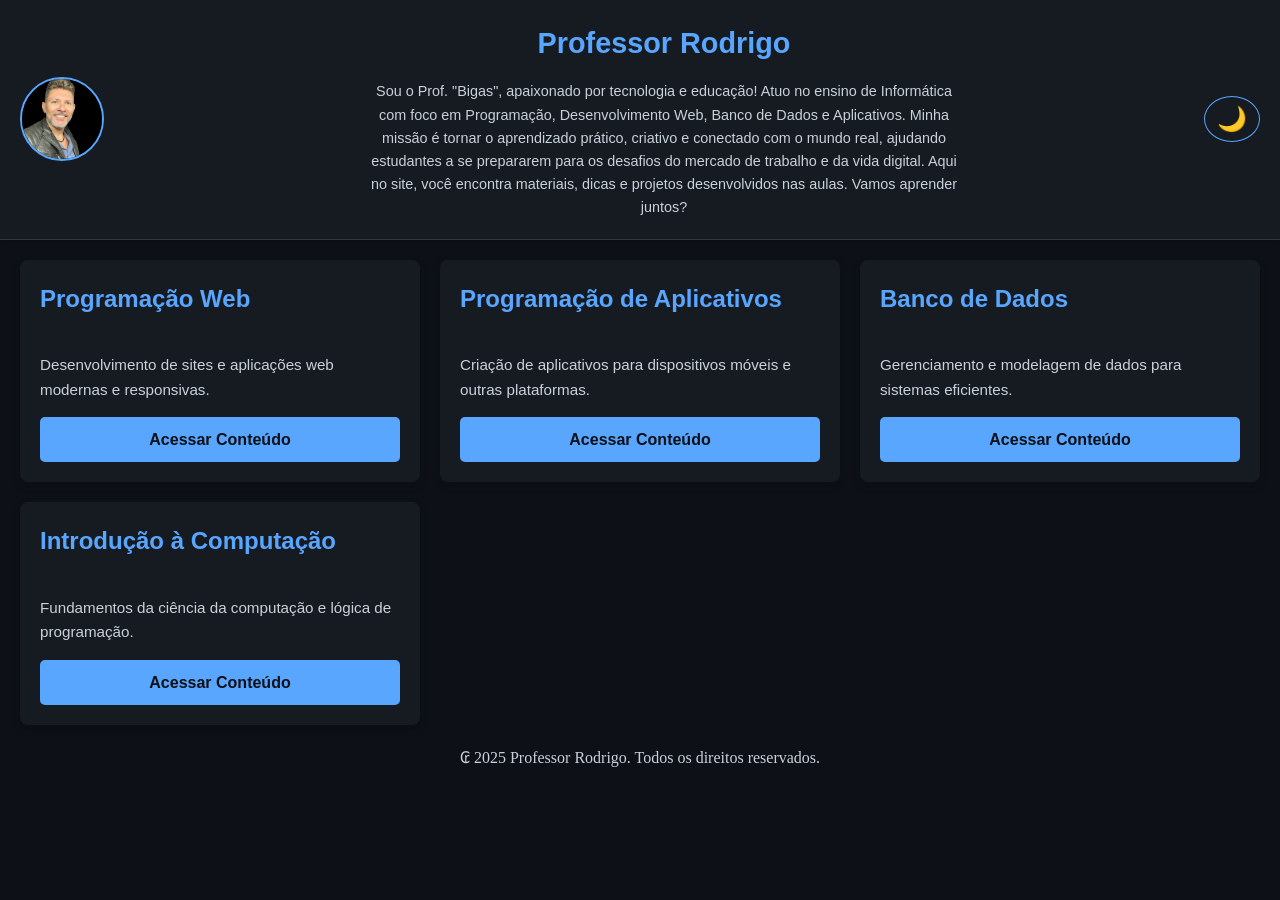
==== index.html @ 1a2dc7ce "Update index.html" ====
<html lang="pt-BR">
<head>
    <meta charset="UTF-8">
    <meta name="viewport" content="width=device-width, initial-scale=1.0">
    <title>Rodrigo - Bigas</title>
    <link rel="stylesheet" href="style.css">
</head>
<body class="dark-mode">
    <header>
        <div class="profile-section">
            <img src="eu.jpeg" alt="Foto do Professor" class="profile-pic">
            <div class="bio">
                <h1>Professor Rodrigo</h1>
                <p>Sou o Prof. "Bigas", apaixonado por tecnologia e educação! Atuo no ensino de Informática com foco em Programação, Desenvolvimento Web, Banco de Dados e Aplicativos. Minha missão é tornar o aprendizado prático, criativo e conectado com o mundo real, ajudando estudantes a se prepararem para os desafios do mercado de trabalho e da vida digital. Aqui no site, você encontra materiais, dicas e projetos desenvolvidos nas aulas. Vamos aprender juntos?</p>
            </div>
        </div>
        <div class="header-controls">
            <button id="theme-toggle" aria-label="Alternar tema">🌙</button>
        </div>
    </header>

    <div class="main-container">
        <main class="content-area">
            <div class="subject-cards-grid">
                <div class="card" data-title="Programação Web" data-keywords="HTML, CSS, JavaScript, Frontend, Backend, HTTP, API, WebDev">
                    <h2>Programação Web</h2>
                    <p>Desenvolvimento de sites e aplicações web modernas e responsivas.</p>
                    <a href="https://drive.google.com/drive/folders/1RmsDP-jxFK0FlkgyAFfwlvXBsXgXrNu_?usp=sharing" target="_blank" target="_blank" class="btn-link">Acessar Conteúdo</a>
                </div>

                <div class="card" data-title="Programação de Aplicativos" data-keywords="Mobile, Android, iOS, Java, Kotlin, Swift, UI, UX, AppDev">
                    <h2>Programação de Aplicativos</h2>
                    <p>Criação de aplicativos para dispositivos móveis e outras plataformas.</p>
                    <a href="https://drive.google.com/drive/folders/1JGc11_KVPUVrOfPBK4iXUugBQiHHVcqA?usp=sharing" target="_blank" target="_blank" class="btn-link">Acessar Conteúdo</a>
                </div>

                <div class="card" data-title="Banco de Dados" data-keywords="SQL, NoSQL, Modelagem, Normalização, Consultas, MySQL, PostgreSQL, Dados">
                    <h2>Banco de Dados</h2>
                    <p>Gerenciamento e modelagem de dados para sistemas eficientes.</p>
                    <a href="https://drive.google.com/drive/folders/1xnUTy7bv6K6CzLzIg_XcjyAm0J4xtL_t?usp=sharing" target="_blank" target="_blank" class="btn-link">Acessar Conteúdo</a>
                </div>

                <div class="card" data-title="Introdução à Computação" data-keywords="Algoritmos, Lógica, Hardware, Software, Sistemas Operacionais, Redes, Fundamentos">
                    <h2>Introdução à Computação</h2>
                    <p>Fundamentos da ciência da computação e lógica de programação.</p>
                    <a href="https://drive.google.com/drive/folders/1JIAR1KCPNomti8YCBHmd4OhYsVX5xOTn?usp=sharing" target="_blank" class="btn-link">Acessar Conteúdo</a>
                </div>
            </div>
        </main>
    </div>
    <footer>
         <p style="text-align: center; margin: auto 0; font-weight:500; font-family:'Times New Roman', Times, serif;">₢ 2025 Professor Rodrigo. Todos os direitos reservados.</p>
    </footer>

    <script src="script.js"></script>
</body>
</html>
---- style.css ----
:root {
    --font-family: 'Arial', sans-serif;
    
    /* Dark Mode (Default) - Updated Colors */
    --bg-color-dark: #0D1117; /* Very dark, almost black, slightly blue-ish */
    --card-bg-color-dark: #161B22; /* Dark gray, slightly blue-ish */
    --text-color-dark: #C9D1D9; /* Light gray for text */
    --primary-color-dark: #58A6FF; /* Bright blue for accents */
    --secondary-color-dark: #A371F7; /* Purple for secondary accents */
    --border-color-dark: #30363D; /* Medium gray for borders */
    --header-bg-dark: #161B22; /* Same as card background */

    /* Light Mode */
    --bg-color-light: #f0f2f5;
    --card-bg-color-light: #ffffff;
    --text-color-light: #333333;
    --primary-color-light: #4a90e2;
    --secondary-color-light: #d0021b;
    --border-color-light: #d1d1d1;
    --header-bg-light: #ffffff;

    /* Universal variables (can be overridden by theme) */
    --bg-color: var(--bg-color-dark);
    --card-bg-color: var(--card-bg-color-dark);
    --text-color: var(--text-color-dark);
    --primary-color: var(--primary-color-dark);
    --secondary-color: var(--secondary-color-dark);
    --border-color: var(--border-color-dark);
    --header-bg: var(--header-bg-dark);
    --shadow-color: rgba(0,0,0,0.2);
}

body {
    font-family: var(--font-family);
    margin: 0;
    background-color: var(--bg-color);
    color: var(--text-color);
    transition: background-color 0.3s ease, color 0.3s ease;
    line-height: 1.6;
}

body.light-mode {
    --bg-color: var(--bg-color-light);
    --card-bg-color: var(--card-bg-color-light);
    --text-color: var(--text-color-light);
    --primary-color: var(--primary-color-light);
    --secondary-color: var(--secondary-color-light);
    --border-color: var(--border-color-light);
    --header-bg: var(--header-bg-light);
    --shadow-color: rgba(0,0,0,0.1);
}

header {
    background-color: var(--header-bg);
    padding: 20px;
    display: flex;
    justify-content: space-between;
    align-items: center;
    border-bottom: 1px solid var(--border-color);
    transition: background-color 0.3s ease, border-bottom-color 0.3s ease;
    box-shadow: 0 2px 4px var(--shadow-color);
}

.profile-section {
    display: flex;
    align-items: center;
    flex-grow: 1; /* Allow profile section to take available space */
}

.profile-pic {
    width: 80px;
    height: 80px;
    border-radius: 50%;
    object-fit: cover;
    margin-right: 20px;
    border: 2px solid var(--primary-color);
}

.bio {
    text-align: center; /* Center align the text within the bio */
    flex-grow: 1; /* Allow bio to take available space next to pic */
}

.bio h1 {
    margin-top: 0;
    margin-bottom: 5px;
    color: var(--primary-color);
    font-size: 1.8em;
}

.bio p {
    margin-bottom: 0;
    font-size: 0.9em;
    max-width: 600px;
    margin-left: auto; /* For centering block if max-width is hit */
    margin-right: auto; /* For centering block if max-width is hit */
}

.header-controls {
    display: flex;
    align-items: center;
    justify-content: flex-end; /* Align toggle to the right */
    flex-shrink: 0; /* Prevent shrinking if bio text is very long */
}

#theme-toggle {
    background: none;
    border: 1px solid var(--primary-color);
    color: var(--primary-color);
    font-size: 1.5em;
    cursor: pointer;
    padding: 8px 12px;
    border-radius: 50%;
    transition: background-color 0.3s, color 0.3s, transform 0.2s;
}

#theme-toggle:hover {
    background-color: var(--primary-color);
    color: var(--bg-color); /* Use bg-color for hover text to ensure contrast with primary */
    transform: scale(1.1);
}

.main-container {
    padding: 20px;
}

.content-area {
    flex-grow: 1;
}

.subject-cards-grid {
    display: grid;
    grid-template-columns: repeat(3, 1fr); /* Changed to 3 columns */
    gap: 20px;
}

.card {
    background-color: var(--card-bg-color);
    padding: 20px;
    border-radius: 8px;
    box-shadow: 0 4px 8px var(--shadow-color);
    transition: transform 0.3s ease, box-shadow 0.3s ease, background-color 0.3s ease;
    display: flex;
    flex-direction: column;
    justify-content: space-between;
}

.card:hover {
    transform: translateY(-5px) scale(1.03);
    box-shadow: 0 8px 16px var(--shadow-color);
}

.card h2 {
    margin-top: 0;
    color: var(--primary-color);
    font-size: 1.5em;
}

.card p {
    font-size: 0.95em;
    flex-grow: 1;
    margin-bottom: 15px;
}

.btn-link {
    display: inline-block;
    background-color: var(--primary-color);
    color: var(--bg-color); /* Text color that contrasts well with primary_color */
    padding: 10px 15px;
    text-decoration: none;
    border-radius: 5px;
    text-align: center;
    font-weight: bold;
    transition: background-color 0.3s ease, transform 0.2s ease;
}

body.light-mode .btn-link {
    color: var(--card-bg-color-light); /* Ensure good contrast in light mode */
}
body.dark-mode .btn-link {
    color: #0D1117; /* Text color for buttons in dark mode, ensuring contrast with bright blue */
}

.btn-link:hover {
    background-color: var(--secondary-color);
    transform: scale(1.05);
}

/* Responsive Design */
@media (max-width: 1024px) {
    .subject-cards-grid {
        grid-template-columns: repeat(auto-fit, minmax(280px, 1fr)); /* Revert to auto-fit for smaller screens */
    }
}

@media (max-width: 768px) {
    header {
        flex-direction: column;
        align-items: center; /* Center items when stacked */
        gap: 15px; /* Add gap between stacked items */
    }

    .profile-section {
        flex-direction: column; /* Stack pic and bio */
        align-items: center; /* Center pic and bio */
        width: 100%; /* Take full width to center content */
        text-align: center; /* Ensure text inside is centered */
    }

    .profile-pic {
        margin-right: 0; /* Remove right margin */
        margin-bottom: 15px; /* Add bottom margin when stacked */
    }
    
    .bio {
        /* text-align: center; inherited from .profile-section or can be explicit */
        width: 100%; /* Ensure bio takes width for centering its content */
    }

    .bio h1 {
        font-size: 1.5em;
    }
    .bio p {
        font-size: 0.85em;
        max-width: 90%; /* Allow p to use more width and center nicely */
        /* margin-left/right: auto; will work due to max-width */
    }

    .header-controls {
        width: 100%;
        justify-content: center; /* Center toggle button */
    }
    
    #theme-toggle {
        /* position: absolute; top: 20px; right: 20px; removed */
        font-size: 1.3em; /* Keep existing responsive size */
    }

    .subject-cards-grid {
        grid-template-columns: 1fr; /* Single column */
    }
}

@media (max-width: 480px) {
    .bio h1 {
        font-size: 1.3em;
    }
     .bio p {
        font-size: 0.8em;
    }
    .card h2 {
        font-size: 1.3em;
    }
    .card p {
        font-size: 0.9em;
    }
    .btn-link {
        padding: 8px 12px;
        font-size: 0.9em;
    }
    #theme-toggle {
        padding: 6px 10px;
        font-size: 1.2em;
    }
}
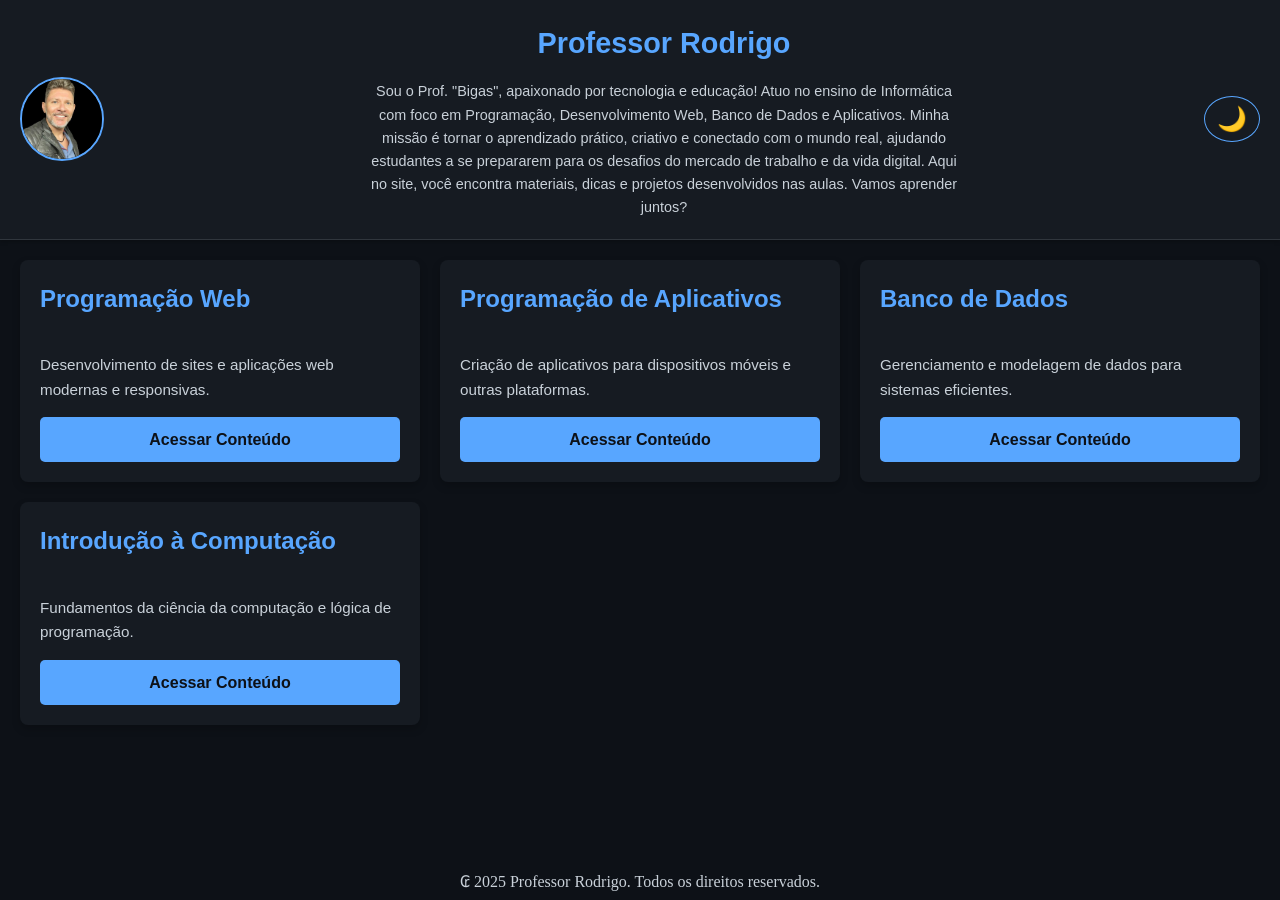
==== commit 81271d05: "Update index.html" ====
--- a/index.html
+++ b/index.html
@@ -48,9 +48,11 @@
             </div>
         </main>
     </div>
-    <footer>
-         <p style="text-align: center; margin: auto 0; font-weight:500; font-family:'Times New Roman', Times, serif;">₢ 2025 Professor Rodrigo. Todos os direitos reservados.</p>
-    </footer>
+    <footer style="position: fixed; bottom: 5px; width: 100%; text-align: center;">
+    <p style="margin: 0; font-weight: 500; font-family: 'Times New Roman', Times, serif;">
+        ₢ 2025 Professor Rodrigo. Todos os direitos reservados.
+    </p>
+</footer>
 
     <script src="script.js"></script>
 </body>
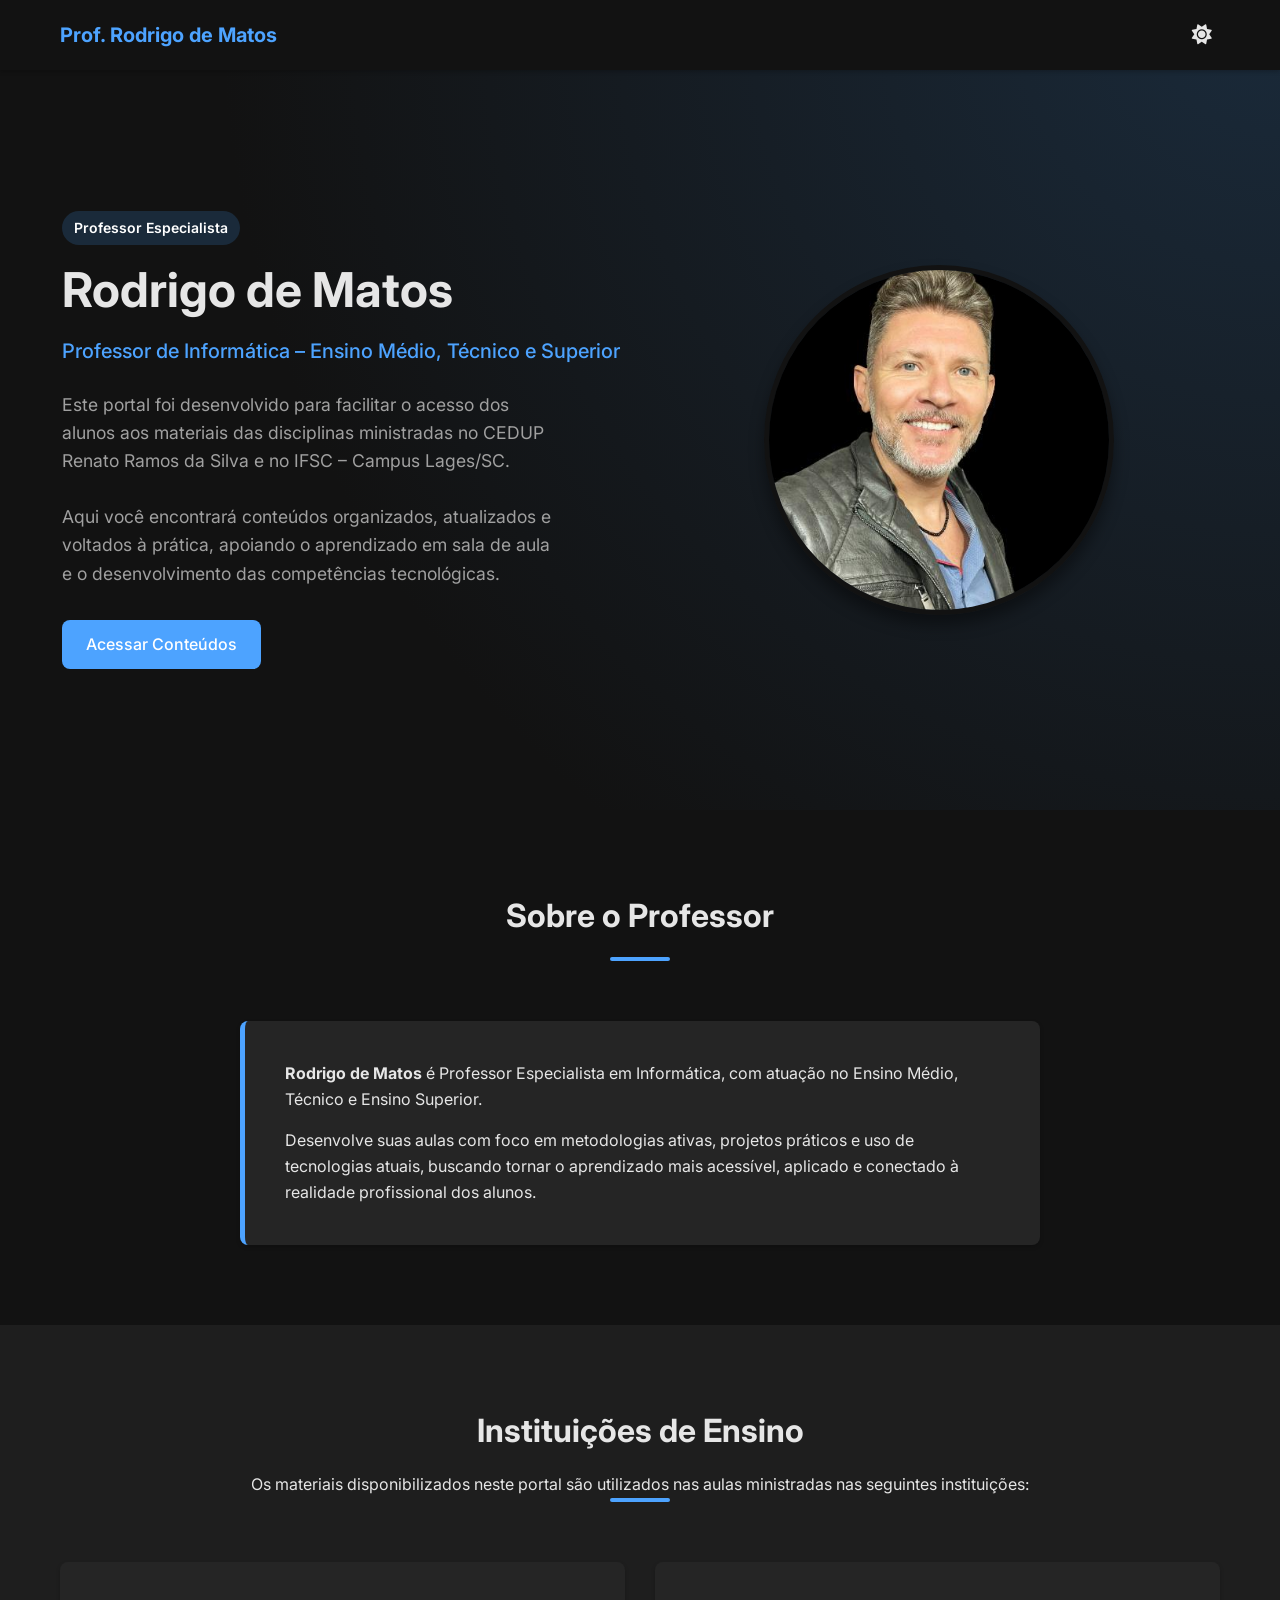
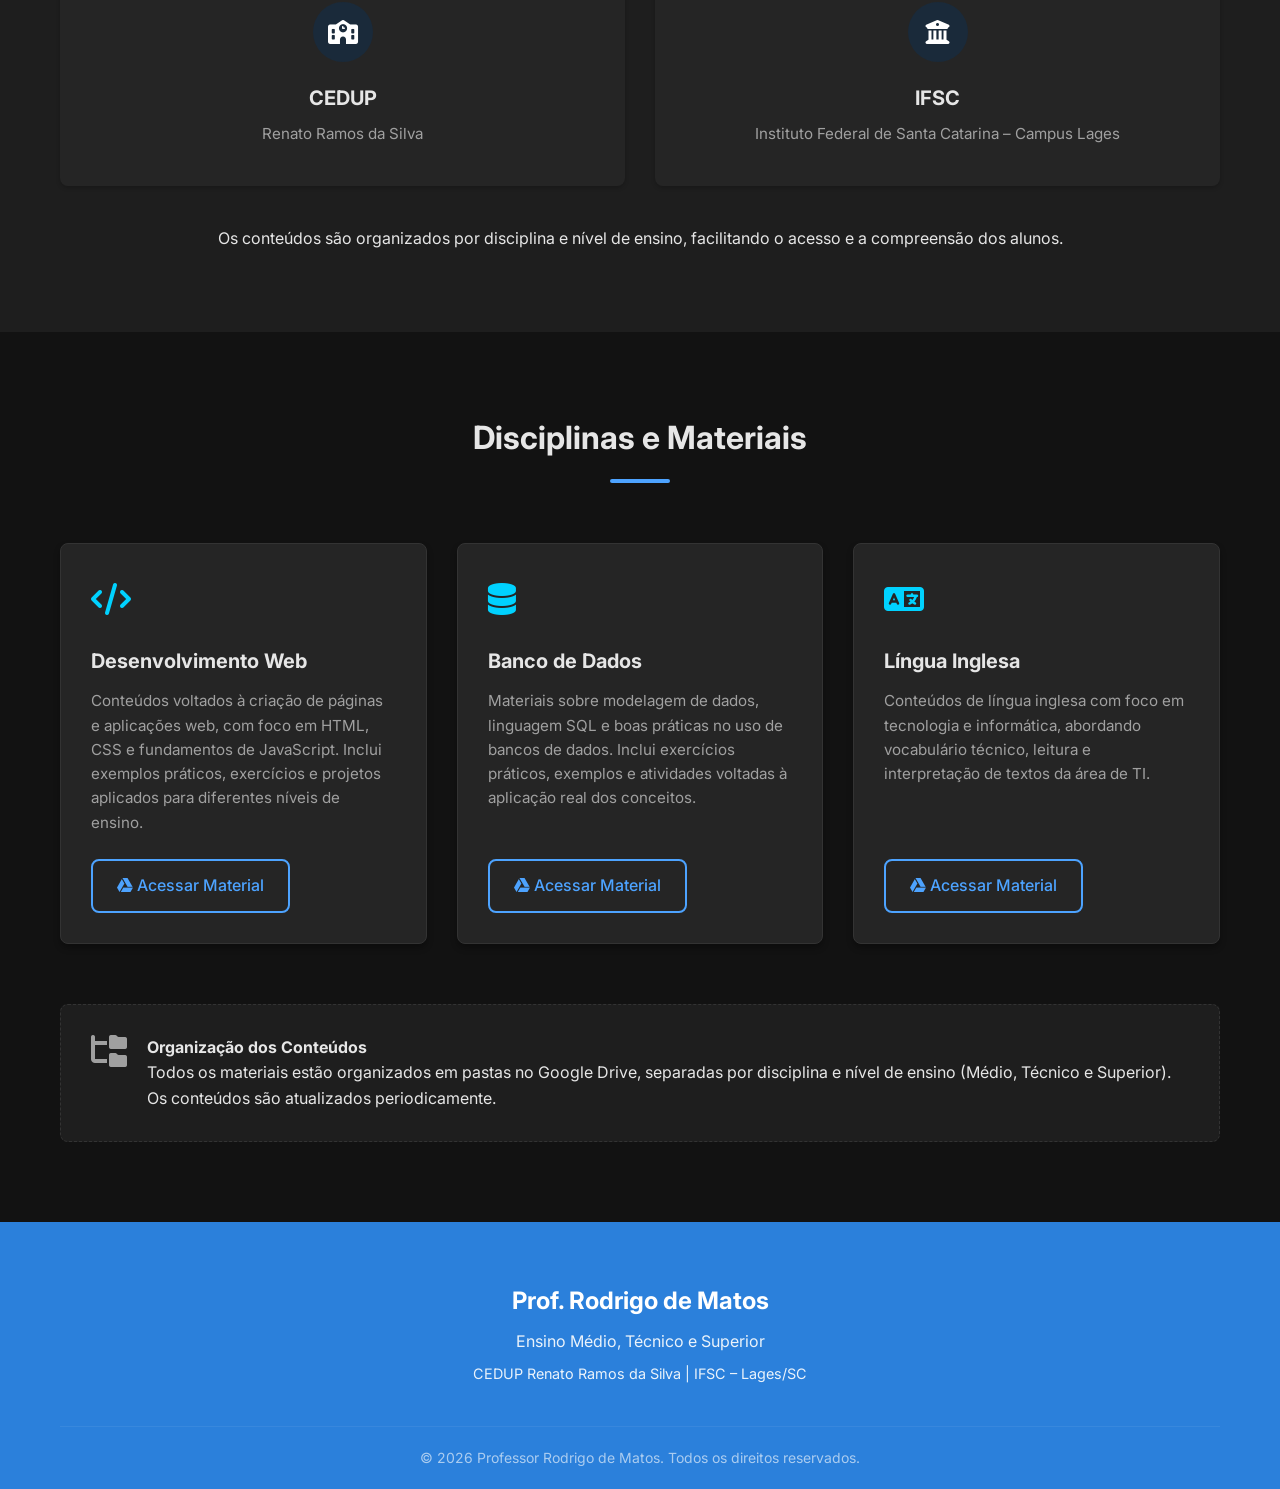
==== commit eaf8d4d3: "Add files via upload" ====
--- a/index.html
+++ b/index.html
@@ -1,59 +1,194 @@
+<!DOCTYPE html>
 <html lang="pt-BR">
+
 <head>
     <meta charset="UTF-8">
     <meta name="viewport" content="width=device-width, initial-scale=1.0">
-    <title>Rodrigo - Bigas</title>
+    <meta name="description"
+        content="Portal educacional do Professor Especialista Rodrigo de Matos. Conteúdos de Informática para Ensino Médio, Técnico e Superior.">
+    <title>Professor Rodrigo de Matos | Portal Educacional</title>
+
+    <!-- Google Fonts -->
+    <link rel="preconnect" href="https://fonts.googleapis.com">
+    <link rel="preconnect" href="https://fonts.gstatic.com" crossorigin>
+    <link href="https://fonts.googleapis.com/css2?family=Inter:wght@400;500;600;700&display=swap" rel="stylesheet">
+
+    <!-- Font Awesome -->
+    <link rel="stylesheet" href="https://cdnjs.cloudflare.com/ajax/libs/font-awesome/6.4.0/css/all.min.css">
+
+    <!-- CSS -->
     <link rel="stylesheet" href="style.css">
 </head>
-<body class="dark-mode">
-    <header>
-        <div class="profile-section">
-            <img src="eu.jpeg" alt="Foto do Professor" class="profile-pic">
-            <div class="bio">
-                <h1>Professor Rodrigo</h1>
-                <p>Sou o Prof. "Bigas", apaixonado por tecnologia e educação! Atuo no ensino de Informática com foco em Programação, Desenvolvimento Web, Banco de Dados e Aplicativos. Minha missão é tornar o aprendizado prático, criativo e conectado com o mundo real, ajudando estudantes a se prepararem para os desafios do mercado de trabalho e da vida digital. Aqui no site, você encontra materiais, dicas e projetos desenvolvidos nas aulas. Vamos aprender juntos?</p>
+
+<body data-theme="dark">
+    <header class="header">
+        <nav class="nav container">
+            <a href="#" class="logo">Prof. Rodrigo de Matos</a>
+            <div class="nav-controls">
+                <button id="theme-toggle" class="theme-btn" aria-label="Alternar modo escuro">
+                    <i class="fa-solid fa-moon"></i>
+                </button>
+            </div>
+        </nav>
+    </header>
+
+    <main>
+        <!-- Hero Section -->
+        <section class="hero" id="inicio">
+            <div class="container hero-container">
+                <div class="hero-content fade-in">
+                    <span class="badge">Professor Especialista</span>
+                    <h1>Rodrigo de Matos</h1>
+                    <p class="subtitle">Professor de Informática – Ensino Médio, Técnico e Superior</p>
+                    <p class="description">
+                        Este portal foi desenvolvido para facilitar o acesso dos alunos aos materiais das disciplinas
+                        ministradas no CEDUP Renato Ramos da Silva e no IFSC – Campus Lages/SC.
+                        <br><br>
+                        Aqui você encontrará conteúdos organizados, atualizados e voltados à prática, apoiando o
+                        aprendizado em sala de aula e o desenvolvimento das competências tecnológicas.
+                    </p>
+                    <a href="#disciplinas" class="btn btn-primary">Acessar Conteúdos</a>
+                </div>
+                <div class="hero-image fade-in delay-1">
+                    <div class="image-wrapper">
+                        <img src="eu.png" alt="Professor Rodrigo de Matos" class="profile-img">
+                    </div>
+                </div>
+            </div>
+        </section>
+
+        <!-- Sobre o Professor -->
+        <section class="about section" id="sobre">
+            <div class="container">
+                <div class="section-header fade-in">
+                    <h2>Sobre o Professor</h2>
+                    <div class="divider"></div>
+                </div>
+                <div class="about-content fade-in">
+                    <div class="about-card">
+                        <p>
+                            <strong>Rodrigo de Matos</strong> é Professor Especialista em Informática, com atuação no
+                            Ensino Médio, Técnico e Ensino Superior.
+                        </p>
+                        <p>
+                            Desenvolve suas aulas com foco em metodologias ativas, projetos práticos e uso de
+                            tecnologias atuais, buscando tornar o aprendizado mais acessível, aplicado e conectado à
+                            realidade profissional dos alunos.
+                        </p>
+                    </div>
+                </div>
+            </div>
+        </section>
+
+        <!-- Instituições -->
+        <section class="institutions section alt-bg" id="instituicoes">
+            <div class="container">
+                <div class="section-header fade-in">
+                    <h2>Instituições de Ensino</h2>
+                    <p class="section-desc">Os materiais disponibilizados neste portal são utilizados nas aulas
+                        ministradas nas seguintes instituições:</p>
+                    <div class="divider"></div>
+                </div>
+                <div class="institutions-grid">
+                    <div class="institution-card fade-in">
+                        <div class="icon-box">
+                            <i class="fa-solid fa-school"></i>
+                        </div>
+                        <h3>CEDUP</h3>
+                        <p>Renato Ramos da Silva</p>
+                    </div>
+                    <div class="institution-card fade-in delay-1">
+                        <div class="icon-box">
+                            <i class="fa-solid fa-building-columns"></i>
+                        </div>
+                        <h3>IFSC</h3>
+                        <p>Instituto Federal de Santa Catarina – Campus Lages</p>
+                    </div>
+                </div>
+                <p class="text-center mt-2 fade-in">Os conteúdos são organizados por disciplina e nível de ensino,
+                    facilitando o acesso e a compreensão dos alunos.</p>
+            </div>
+        </section>
+
+        <!-- Disciplinas -->
+        <section class="disciplines section" id="disciplinas">
+            <div class="container">
+                <div class="section-header fade-in">
+                    <h2>Disciplinas e Materiais</h2>
+                    <div class="divider"></div>
+                </div>
+                <div class="disciplines-grid">
+                    <!-- Card 1 -->
+                    <div class="discipline-card fade-in">
+                        <div class="card-icon">
+                            <i class="fa-solid fa-code"></i>
+                        </div>
+                        <h3>Desenvolvimento Web</h3>
+                        <p>Conteúdos voltados à criação de páginas e aplicações web, com foco em HTML, CSS e fundamentos
+                            de JavaScript. Inclui exemplos práticos, exercícios e projetos aplicados para diferentes
+                            níveis de ensino.</p>
+                        <a href="#" class="btn btn-outline" target="_blank">
+                            <i class="fa-brands fa-google-drive"></i> Acessar Material
+                        </a>
+                    </div>
+
+                    <!-- Card 2 -->
+                    <div class="discipline-card fade-in delay-1">
+                        <div class="card-icon">
+                            <i class="fa-solid fa-database"></i>
+                        </div>
+                        <h3>Banco de Dados</h3>
+                        <p>Materiais sobre modelagem de dados, linguagem SQL e boas práticas no uso de bancos de dados.
+                            Inclui exercícios práticos, exemplos e atividades voltadas à aplicação real dos conceitos.
+                        </p>
+                        <a href="#" class="btn btn-outline" target="_blank">
+                            <i class="fa-brands fa-google-drive"></i> Acessar Material
+                        </a>
+                    </div>
+
+                    <!-- Card 3 -->
+                    <div class="discipline-card fade-in delay-2">
+                        <div class="card-icon">
+                            <i class="fa-solid fa-language"></i>
+                        </div>
+                        <h3>Língua Inglesa</h3>
+                        <p>Conteúdos de língua inglesa com foco em tecnologia e informática, abordando vocabulário
+                            técnico, leitura e interpretação de textos da área de TI.</p>
+                        <a href="#" class="btn btn-outline" target="_blank">
+                            <i class="fa-brands fa-google-drive"></i> Acessar Material
+                        </a>
+                    </div>
+                </div>
+
+                <div class="drive-info fade-in mt-4">
+                    <div class="info-box">
+                        <i class="fa-solid fa-folder-tree"></i>
+                        <div>
+                            <h4>Organização dos Conteúdos</h4>
+                            <p>Todos os materiais estão organizados em pastas no Google Drive, separadas por disciplina
+                                e nível de ensino (Médio, Técnico e Superior). Os conteúdos são atualizados
+                                periodicamente.</p>
+                        </div>
+                    </div>
+                </div>
+            </div>
+        </section>
+    </main>
+
+    <footer class="footer">
+        <div class="container footer-content">
+            <div class="footer-info">
+                <h3>Prof. Rodrigo de Matos</h3>
+                <p>Ensino Médio, Técnico e Superior</p>
+                <p class="institutions-text">CEDUP Renato Ramos da Silva | IFSC – Lages/SC</p>
+            </div>
+            <div class="footer-copyright">
+                <p>&copy; <span id="year"></span> Professor Rodrigo de Matos. Todos os direitos reservados.</p>
             </div>
         </div>
-        <div class="header-controls">
-            <button id="theme-toggle" aria-label="Alternar tema">🌙</button>
-        </div>
-    </header>
-
-    <div class="main-container">
-        <main class="content-area">
-            <div class="subject-cards-grid">
-                <div class="card" data-title="Programação Web" data-keywords="HTML, CSS, JavaScript, Frontend, Backend, HTTP, API, WebDev">
-                    <h2>Programação Web</h2>
-                    <p>Desenvolvimento de sites e aplicações web modernas e responsivas.</p>
-                    <a href="https://drive.google.com/drive/folders/1RmsDP-jxFK0FlkgyAFfwlvXBsXgXrNu_?usp=sharing" target="_blank" target="_blank" class="btn-link">Acessar Conteúdo</a>
-                </div>
-
-                <div class="card" data-title="Programação de Aplicativos" data-keywords="Mobile, Android, iOS, Java, Kotlin, Swift, UI, UX, AppDev">
-                    <h2>Programação de Aplicativos</h2>
-                    <p>Criação de aplicativos para dispositivos móveis e outras plataformas.</p>
-                    <a href="https://drive.google.com/drive/folders/1JGc11_KVPUVrOfPBK4iXUugBQiHHVcqA?usp=sharing" target="_blank" target="_blank" class="btn-link">Acessar Conteúdo</a>
-                </div>
-
-                <div class="card" data-title="Banco de Dados" data-keywords="SQL, NoSQL, Modelagem, Normalização, Consultas, MySQL, PostgreSQL, Dados">
-                    <h2>Banco de Dados</h2>
-                    <p>Gerenciamento e modelagem de dados para sistemas eficientes.</p>
-                    <a href="https://drive.google.com/drive/folders/1xnUTy7bv6K6CzLzIg_XcjyAm0J4xtL_t?usp=sharing" target="_blank" target="_blank" class="btn-link">Acessar Conteúdo</a>
-                </div>
-
-                <div class="card" data-title="Introdução à Computação" data-keywords="Algoritmos, Lógica, Hardware, Software, Sistemas Operacionais, Redes, Fundamentos">
-                    <h2>Introdução à Computação</h2>
-                    <p>Fundamentos da ciência da computação e lógica de programação.</p>
-                    <a href="https://drive.google.com/drive/folders/1JIAR1KCPNomti8YCBHmd4OhYsVX5xOTn?usp=sharing" target="_blank" class="btn-link">Acessar Conteúdo</a>
-                </div>
-            </div>
-        </main>
-    </div>
-    <footer style="position: fixed; bottom: 5px; width: 100%; text-align: center;">
-    <p style="margin: 0; font-weight: 500; font-family: 'Times New Roman', Times, serif;">
-        ₢ 2025 Professor Rodrigo. Todos os direitos reservados.
-    </p>
-</footer>
+    </footer>
 
     <script src="script.js"></script>
 </body>
-</html>
+
+</html>
--- a/style.css
+++ b/style.css
@@ -1,265 +1,460 @@
 :root {
-    --font-family: 'Arial', sans-serif;
-    
-    /* Dark Mode (Default) - Updated Colors */
-    --bg-color-dark: #0D1117; /* Very dark, almost black, slightly blue-ish */
-    --card-bg-color-dark: #161B22; /* Dark gray, slightly blue-ish */
-    --text-color-dark: #C9D1D9; /* Light gray for text */
-    --primary-color-dark: #58A6FF; /* Bright blue for accents */
-    --secondary-color-dark: #A371F7; /* Purple for secondary accents */
-    --border-color-dark: #30363D; /* Medium gray for borders */
-    --header-bg-dark: #161B22; /* Same as card background */
-
-    /* Light Mode */
-    --bg-color-light: #f0f2f5;
-    --card-bg-color-light: #ffffff;
-    --text-color-light: #333333;
-    --primary-color-light: #4a90e2;
-    --secondary-color-light: #d0021b;
-    --border-color-light: #d1d1d1;
-    --header-bg-light: #ffffff;
-
-    /* Universal variables (can be overridden by theme) */
-    --bg-color: var(--bg-color-dark);
-    --card-bg-color: var(--card-bg-color-dark);
-    --text-color: var(--text-color-dark);
-    --primary-color: var(--primary-color-dark);
-    --secondary-color: var(--secondary-color-dark);
-    --border-color: var(--border-color-dark);
-    --header-bg: var(--header-bg-dark);
-    --shadow-color: rgba(0,0,0,0.2);
+    /* Colors */
+    --primary-color: #0056b3; /* Institutional Blue */
+    --primary-dark: #004494;
+    --primary-light: #e6f0fa;
+    --accent-color: #00a8cc; /* Lighter blue for accents */
+    --text-color: #333333;
+    --text-light: #666666;
+    --bg-color: #ffffff;
+    --bg-alt: #f8f9fa;
+    --card-bg: #ffffff;
+    --border-color: #e1e4e8;
+    --shadow-sm: 0 2px 4px rgba(0, 0, 0, 0.05);
+    --shadow-md: 0 4px 6px rgba(0, 0, 0, 0.1);
+    --shadow-lg: 0 10px 15px rgba(0, 0, 0, 0.1);
+    
+    /* Layout */
+    --container-width: 1200px;
+    --header-height: 70px;
+    --border-radius: 8px;
+    --transition: all 0.3s ease;
+}
+
+[data-theme="dark"] {
+    --primary-color: #4da3ff;
+    --primary-dark: #2b80db;
+    --primary-light: #1a2a3a;
+    --accent-color: #00d2ff;
+    --text-color: #e6e6e6;
+    --text-light: #a0a0a0;
+    --bg-color: #121212;
+    --bg-alt: #1e1e1e;
+    --card-bg: #252525;
+    --border-color: #333333;
+    --shadow-sm: 0 2px 4px rgba(0, 0, 0, 0.2);
+    --shadow-md: 0 4px 6px rgba(0, 0, 0, 0.3);
+    --shadow-lg: 0 10px 15px rgba(0, 0, 0, 0.4);
+}
+
+* {
+    margin: 0;
+    padding: 0;
+    box-sizing: border-box;
+}
+
+html {
+    scroll-behavior: smooth;
 }
 
 body {
-    font-family: var(--font-family);
-    margin: 0;
+    font-family: 'Inter', sans-serif;
+    color: var(--text-color);
     background-color: var(--bg-color);
+    line-height: 1.6;
+    transition: background-color 0.3s ease, color 0.3s ease;
+}
+
+/* Utilities */
+.container {
+    max-width: var(--container-width);
+    margin: 0 auto;
+    padding: 0 20px;
+}
+
+.text-center { text-align: center; }
+.mt-2 { margin-top: 1rem; }
+.mt-4 { margin-top: 2rem; }
+
+.btn {
+    display: inline-block;
+    padding: 12px 24px;
+    border-radius: var(--border-radius);
+    text-decoration: none;
+    font-weight: 500;
+    transition: var(--transition);
+    cursor: pointer;
+    border: none;
+    font-size: 1rem;
+}
+
+.btn-primary {
+    background-color: var(--primary-color);
+    color: white;
+}
+
+.btn-primary:hover {
+    background-color: var(--primary-dark);
+    transform: translateY(-2px);
+    box-shadow: var(--shadow-md);
+}
+
+.btn-outline {
+    background-color: transparent;
+    border: 2px solid var(--primary-color);
+    color: var(--primary-color);
+}
+
+.btn-outline:hover {
+    background-color: var(--primary-color);
+    color: white;
+    transform: translateY(-2px);
+}
+
+/* Header */
+.header {
+    height: var(--header-height);
+    background-color: var(--bg-color);
+    box-shadow: var(--shadow-sm);
+    position: fixed;
+    top: 0;
+    width: 100%;
+    z-index: 1000;
+    display: flex;
+    align-items: center;
+    transition: background-color 0.3s ease;
+}
+
+.nav {
+    display: flex;
+    justify-content: space-between;
+    align-items: center;
+    width: 100%;
+}
+
+.logo {
+    font-size: 1.25rem;
+    font-weight: 700;
+    color: var(--primary-color);
+    text-decoration: none;
+}
+
+.theme-btn {
+    background: none;
+    border: none;
     color: var(--text-color);
-    transition: background-color 0.3s ease, color 0.3s ease;
-    line-height: 1.6;
-}
-
-body.light-mode {
-    --bg-color: var(--bg-color-light);
-    --card-bg-color: var(--card-bg-color-light);
-    --text-color: var(--text-color-light);
-    --primary-color: var(--primary-color-light);
-    --secondary-color: var(--secondary-color-light);
-    --border-color: var(--border-color-light);
-    --header-bg: var(--header-bg-light);
-    --shadow-color: rgba(0,0,0,0.1);
-}
-
-header {
-    background-color: var(--header-bg);
-    padding: 20px;
-    display: flex;
-    justify-content: space-between;
-    align-items: center;
-    border-bottom: 1px solid var(--border-color);
-    transition: background-color 0.3s ease, border-bottom-color 0.3s ease;
-    box-shadow: 0 2px 4px var(--shadow-color);
-}
-
-.profile-section {
-    display: flex;
-    align-items: center;
-    flex-grow: 1; /* Allow profile section to take available space */
-}
-
-.profile-pic {
-    width: 80px;
-    height: 80px;
+    font-size: 1.25rem;
+    cursor: pointer;
+    padding: 8px;
     border-radius: 50%;
+    transition: var(--transition);
+}
+
+.theme-btn:hover {
+    background-color: var(--bg-alt);
+    transform: rotate(15deg);
+}
+
+/* Hero Section */
+.hero {
+    padding-top: calc(var(--header-height) + 60px);
+    padding-bottom: 60px;
+    min-height: 90vh;
+    display: flex;
+    align-items: center;
+    background: radial-gradient(circle at top right, var(--primary-light), transparent 70%);
+}
+
+.hero-container {
+    display: grid;
+    grid-template-columns: 1fr 1fr;
+    gap: 40px;
+    align-items: center;
+}
+
+.badge {
+    background-color: var(--primary-light);
+    color: var(--primary-color);
+    padding: 6px 12px;
+    border-radius: 20px;
+    font-size: 0.875rem;
+    font-weight: 600;
+    display: inline-block;
+    margin-bottom: 16px;
+}
+
+[data-theme="dark"] .badge {
+    color: white; /* Ensure visible on dark mode bg */
+}
+
+.hero h1 {
+    font-size: 3rem;
+    line-height: 1.2;
+    margin-bottom: 16px;
+    color: var(--text-color);
+}
+
+.hero .subtitle {
+    font-size: 1.25rem;
+    color: var(--primary-color);
+    font-weight: 500;
+    margin-bottom: 24px;
+}
+
+.hero .description {
+    color: var(--text-light);
+    margin-bottom: 32px;
+    font-size: 1.1rem;
+    max-width: 500px;
+}
+
+.image-wrapper {
+    position: relative;
+    width: 350px;
+    height: 350px;
+    margin: 0 auto;
+    border-radius: 50%;
+    overflow: hidden;
+    box-shadow: var(--shadow-lg);
+    border: 5px solid var(--bg-color);
+}
+
+.profile-img {
+    width: 100%;
+    height: 100%;
     object-fit: cover;
-    margin-right: 20px;
-    border: 2px solid var(--primary-color);
-}
-
-.bio {
-    text-align: center; /* Center align the text within the bio */
-    flex-grow: 1; /* Allow bio to take available space next to pic */
-}
-
-.bio h1 {
-    margin-top: 0;
-    margin-bottom: 5px;
+}
+
+/* Sections General */
+.section {
+    padding: 80px 0;
+}
+
+.alt-bg {
+    background-color: var(--bg-alt);
+}
+
+.section-header {
+    text-align: center;
+    margin-bottom: 60px;
+}
+
+.section-header h2 {
+    font-size: 2rem;
+    margin-bottom: 16px;
+}
+
+.divider {
+    height: 4px;
+    width: 60px;
+    background-color: var(--primary-color);
+    margin: 0 auto;
+    border-radius: 2px;
+}
+
+/* About Section */
+.about-card {
+    background-color: var(--card-bg);
+    padding: 40px;
+    border-radius: var(--border-radius);
+    box-shadow: var(--shadow-sm);
+    border-left: 5px solid var(--primary-color);
+    max-width: 800px;
+    margin: 0 auto;
+}
+
+.about-card p {
+    margin-bottom: 16px;
+}
+
+.about-card p:last-child {
+    margin-bottom: 0;
+}
+
+/* Institutions */
+.institutions-grid {
+    display: grid;
+    grid-template-columns: repeat(auto-fit, minmax(300px, 1fr));
+    gap: 30px;
+    margin-bottom: 40px;
+}
+
+.institution-card {
+    background-color: var(--card-bg);
+    padding: 40px 30px;
+    border-radius: var(--border-radius);
+    box-shadow: var(--shadow-sm);
+    text-align: center;
+    transition: var(--transition);
+}
+
+.institution-card:hover {
+    transform: translateY(-5px);
+    box-shadow: var(--shadow-lg);
+}
+
+.icon-box {
+    width: 60px;
+    height: 60px;
+    background-color: var(--primary-light);
     color: var(--primary-color);
-    font-size: 1.8em;
-}
-
-.bio p {
-    margin-bottom: 0;
-    font-size: 0.9em;
-    max-width: 600px;
-    margin-left: auto; /* For centering block if max-width is hit */
-    margin-right: auto; /* For centering block if max-width is hit */
-}
-
-.header-controls {
-    display: flex;
-    align-items: center;
-    justify-content: flex-end; /* Align toggle to the right */
-    flex-shrink: 0; /* Prevent shrinking if bio text is very long */
-}
-
-#theme-toggle {
-    background: none;
-    border: 1px solid var(--primary-color);
-    color: var(--primary-color);
-    font-size: 1.5em;
-    cursor: pointer;
-    padding: 8px 12px;
     border-radius: 50%;
-    transition: background-color 0.3s, color 0.3s, transform 0.2s;
-}
-
-#theme-toggle:hover {
-    background-color: var(--primary-color);
-    color: var(--bg-color); /* Use bg-color for hover text to ensure contrast with primary */
-    transform: scale(1.1);
-}
-
-.main-container {
-    padding: 20px;
-}
-
-.content-area {
+    display: flex;
+    align-items: center;
+    justify-content: center;
+    font-size: 1.5rem;
+    margin: 0 auto 20px;
+}
+
+[data-theme="dark"] .icon-box {
+    color: white; 
+}
+
+
+.institution-card h3 {
+    font-size: 1.25rem;
+    margin-bottom: 8px;
+}
+
+.institution-card p {
+    color: var(--text-light);
+    font-size: 0.95rem;
+}
+
+/* Disciplines */
+.disciplines-grid {
+    display: grid;
+    grid-template-columns: repeat(auto-fit, minmax(300px, 1fr));
+    gap: 30px;
+}
+
+.discipline-card {
+    background-color: var(--card-bg);
+    padding: 30px;
+    border-radius: var(--border-radius);
+    box-shadow: var(--shadow-md);
+    transition: var(--transition);
+    display: flex;
+    flex-direction: column;
+    align-items: flex-start;
+    border: 1px solid var(--border-color);
+}
+
+.discipline-card:hover {
+    transform: translateY(-8px);
+    box-shadow: var(--shadow-lg);
+    border-color: var(--primary-color);
+}
+
+.card-icon {
+    font-size: 2rem;
+    color: var(--accent-color);
+    margin-bottom: 20px;
+}
+
+.discipline-card h3 {
+    margin-bottom: 12px;
+    font-size: 1.25rem;
+}
+
+.discipline-card p {
+    color: var(--text-light);
+    font-size: 0.95rem;
+    margin-bottom: 24px;
     flex-grow: 1;
 }
 
-.subject-cards-grid {
-    display: grid;
-    grid-template-columns: repeat(3, 1fr); /* Changed to 3 columns */
+.drive-info {
+    margin-top: 60px;
+    background-color: var(--bg-alt);
+    padding: 30px;
+    border-radius: var(--border-radius);
+    border: 1px dashed var(--border-color);
+}
+
+.info-box {
+    display: flex;
     gap: 20px;
-}
-
-.card {
-    background-color: var(--card-bg-color);
-    padding: 20px;
-    border-radius: 8px;
-    box-shadow: 0 4px 8px var(--shadow-color);
-    transition: transform 0.3s ease, box-shadow 0.3s ease, background-color 0.3s ease;
+    align-items: flex-start;
+}
+
+.info-box i {
+    font-size: 2rem;
+    color: var(--text-light);
+}
+
+/* Footer */
+.footer {
+    background-color: var(--primary-dark);
+    color: white;
+    padding: 60px 0 20px;
+}
+
+.footer-content {
     display: flex;
     flex-direction: column;
-    justify-content: space-between;
-}
-
-.card:hover {
-    transform: translateY(-5px) scale(1.03);
-    box-shadow: 0 8px 16px var(--shadow-color);
-}
-
-.card h2 {
-    margin-top: 0;
-    color: var(--primary-color);
-    font-size: 1.5em;
-}
-
-.card p {
-    font-size: 0.95em;
-    flex-grow: 1;
-    margin-bottom: 15px;
-}
-
-.btn-link {
-    display: inline-block;
-    background-color: var(--primary-color);
-    color: var(--bg-color); /* Text color that contrasts well with primary_color */
-    padding: 10px 15px;
-    text-decoration: none;
-    border-radius: 5px;
+    align-items: center;
     text-align: center;
-    font-weight: bold;
-    transition: background-color 0.3s ease, transform 0.2s ease;
-}
-
-body.light-mode .btn-link {
-    color: var(--card-bg-color-light); /* Ensure good contrast in light mode */
-}
-body.dark-mode .btn-link {
-    color: #0D1117; /* Text color for buttons in dark mode, ensuring contrast with bright blue */
-}
-
-.btn-link:hover {
-    background-color: var(--secondary-color);
-    transform: scale(1.05);
-}
-
-/* Responsive Design */
-@media (max-width: 1024px) {
-    .subject-cards-grid {
-        grid-template-columns: repeat(auto-fit, minmax(280px, 1fr)); /* Revert to auto-fit for smaller screens */
+    gap: 40px;
+}
+
+.footer-info h3 {
+    font-size: 1.5rem;
+    margin-bottom: 8px;
+}
+
+.footer-info p {
+    opacity: 0.9;
+}
+
+.institutions-text {
+    font-size: 0.9rem;
+    margin-top: 8px;
+    opacity: 0.7;
+}
+
+.footer-copyright {
+    border-top: 1px solid rgba(255,255,255,0.1);
+    width: 100%;
+    padding-top: 20px;
+    font-size: 0.875rem;
+    opacity: 0.6;
+}
+
+/* Animations */
+.fade-in {
+    opacity: 0;
+    transform: translateY(20px);
+    transition: opacity 0.6s ease, transform 0.6s ease;
+}
+
+.fade-in.visible {
+    opacity: 1;
+    transform: translateY(0);
+}
+
+.delay-1 { transition-delay: 0.2s; }
+.delay-2 { transition-delay: 0.4s; }
+
+/* Responsive */
+@media (max-width: 992px) {
+    .hero h1 { font-size: 2.5rem; }
+}
+
+@media (max-width: 768px) {
+    .header { padding: 0 10px; }
+    
+    .hero-container {
+        grid-template-columns: 1fr;
+        text-align: center;
     }
-}
-
-@media (max-width: 768px) {
-    header {
-        flex-direction: column;
-        align-items: center; /* Center items when stacked */
-        gap: 15px; /* Add gap between stacked items */
+    
+    .hero-content {
+        order: 2;
     }
-
-    .profile-section {
-        flex-direction: column; /* Stack pic and bio */
-        align-items: center; /* Center pic and bio */
-        width: 100%; /* Take full width to center content */
-        text-align: center; /* Ensure text inside is centered */
+    
+    .hero-image {
+        order: 1;
+        margin-bottom: 20px;
     }
-
-    .profile-pic {
-        margin-right: 0; /* Remove right margin */
-        margin-bottom: 15px; /* Add bottom margin when stacked */
+    
+    .hero .description { margin: 0 auto 30px; }
+    
+    .image-wrapper {
+        width: 250px;
+        height: 250px;
     }
-    
-    .bio {
-        /* text-align: center; inherited from .profile-section or can be explicit */
-        width: 100%; /* Ensure bio takes width for centering its content */
-    }
-
-    .bio h1 {
-        font-size: 1.5em;
-    }
-    .bio p {
-        font-size: 0.85em;
-        max-width: 90%; /* Allow p to use more width and center nicely */
-        /* margin-left/right: auto; will work due to max-width */
-    }
-
-    .header-controls {
-        width: 100%;
-        justify-content: center; /* Center toggle button */
-    }
-    
-    #theme-toggle {
-        /* position: absolute; top: 20px; right: 20px; removed */
-        font-size: 1.3em; /* Keep existing responsive size */
-    }
-
-    .subject-cards-grid {
-        grid-template-columns: 1fr; /* Single column */
-    }
-}
-
-@media (max-width: 480px) {
-    .bio h1 {
-        font-size: 1.3em;
-    }
-     .bio p {
-        font-size: 0.8em;
-    }
-    .card h2 {
-        font-size: 1.3em;
-    }
-    .card p {
-        font-size: 0.9em;
-    }
-    .btn-link {
-        padding: 8px 12px;
-        font-size: 0.9em;
-    }
-    #theme-toggle {
-        padding: 6px 10px;
-        font-size: 1.2em;
-    }
-}
+
+    .hero h1 { font-size: 2rem; }
+    .hero .subtitle { font-size: 1.1rem; }
+}
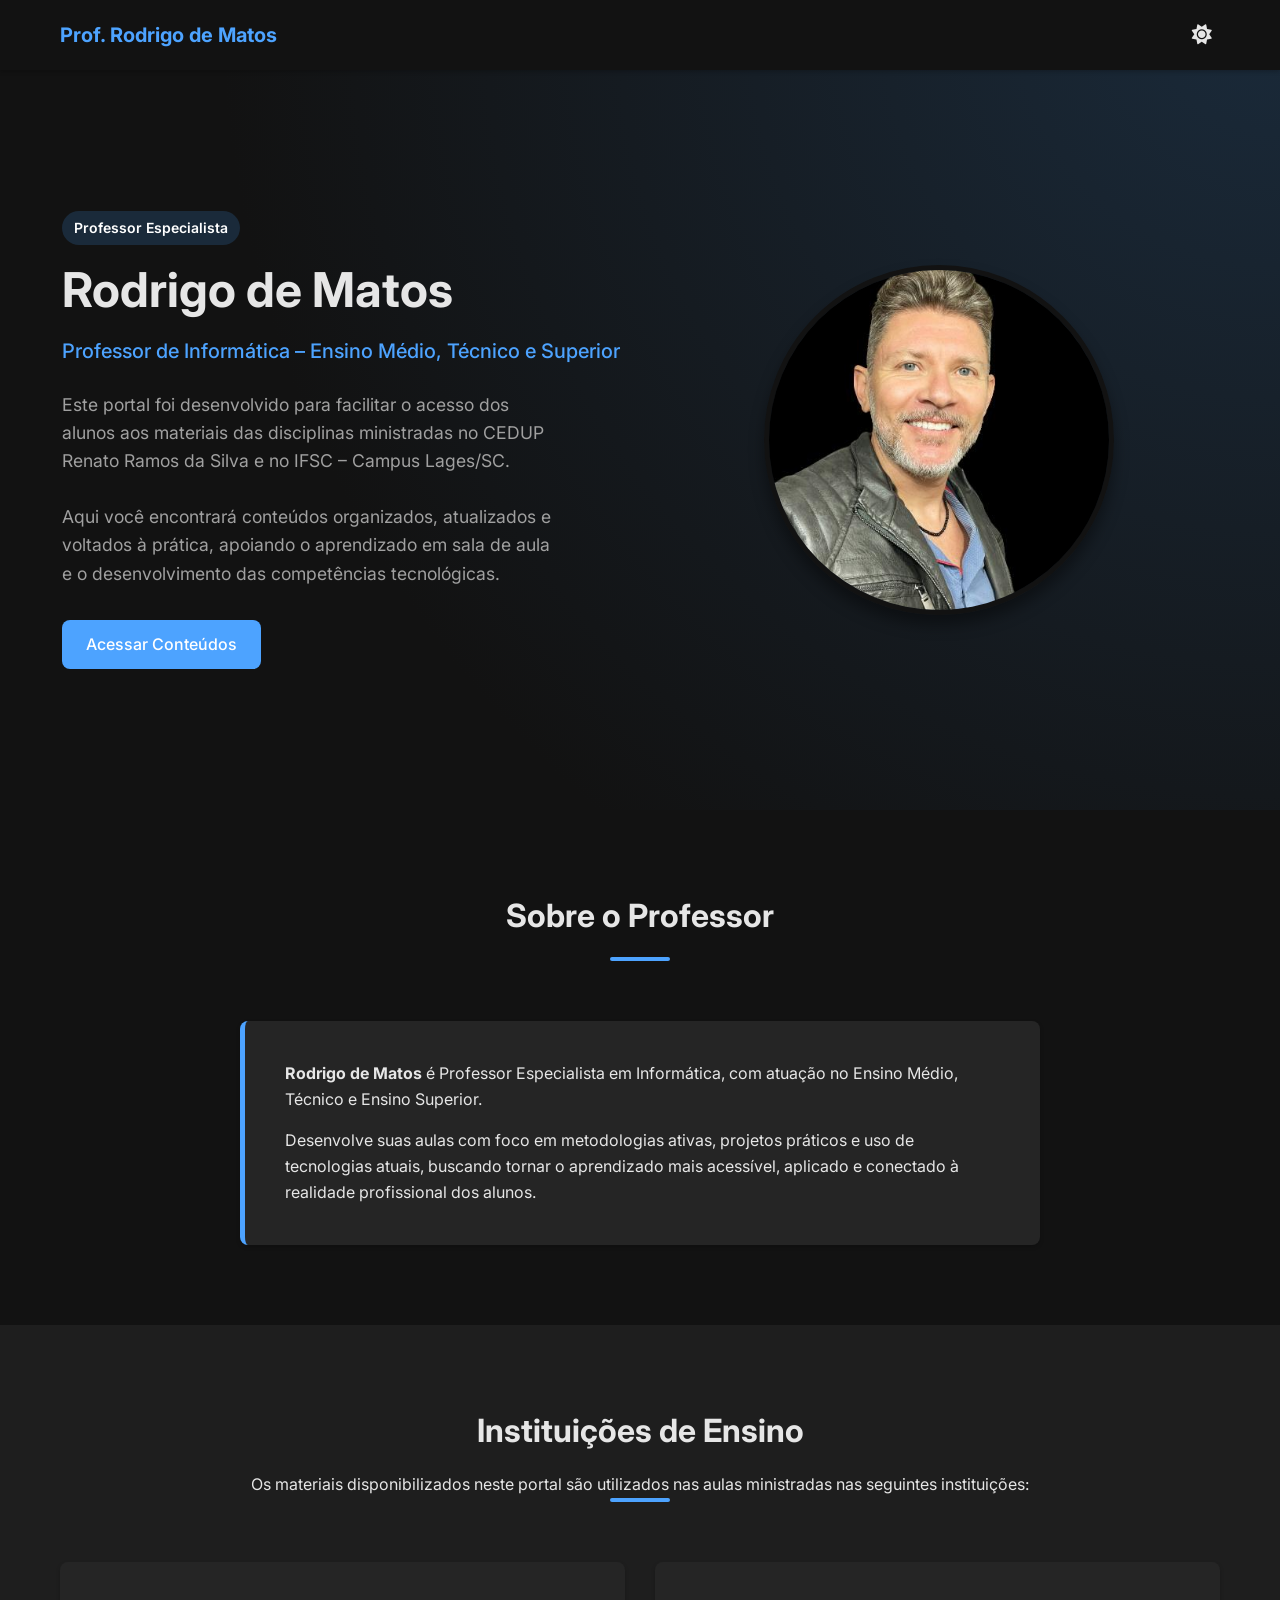
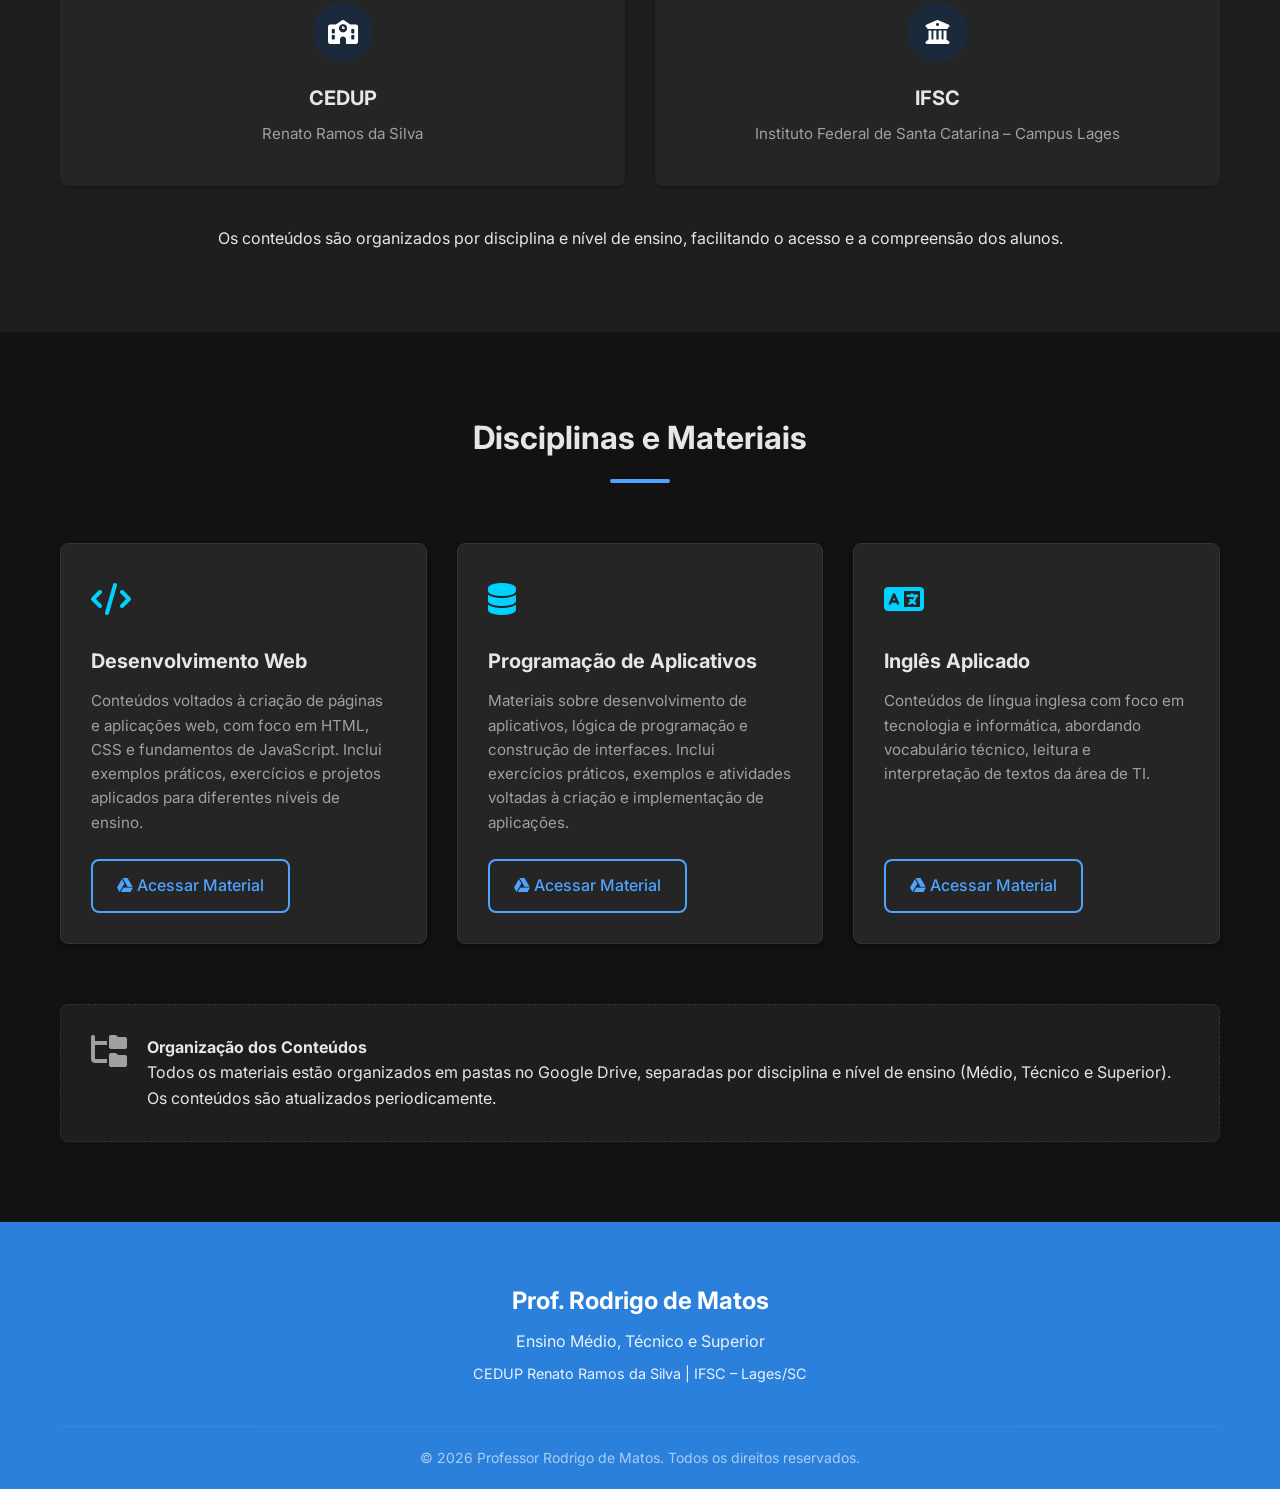
==== commit ff37cae6: "Revise index.html with new educational content Updated the content of the HTML file to include new s" ====
--- a/index.html
+++ b/index.html
@@ -127,7 +127,7 @@
                         <p>Conteúdos voltados à criação de páginas e aplicações web, com foco em HTML, CSS e fundamentos
                             de JavaScript. Inclui exemplos práticos, exercícios e projetos aplicados para diferentes
                             níveis de ensino.</p>
-                        <a href="#" class="btn btn-outline" target="_blank">
+                        <a href="https://drive.google.com/drive/folders/1RmsDP-jxFK0FlkgyAFfwlvXBsXgXrNu_?usp=drive_link" class="btn btn-outline" target="_blank">
                             <i class="fa-brands fa-google-drive"></i> Acessar Material
                         </a>
                     </div>
@@ -137,11 +137,12 @@
                         <div class="card-icon">
                             <i class="fa-solid fa-database"></i>
                         </div>
-                        <h3>Banco de Dados</h3>
-                        <p>Materiais sobre modelagem de dados, linguagem SQL e boas práticas no uso de bancos de dados.
-                            Inclui exercícios práticos, exemplos e atividades voltadas à aplicação real dos conceitos.
-                        </p>
-                        <a href="#" class="btn btn-outline" target="_blank">
+                        <h3>Programação de Aplicativos</h3>
+                            <p>
+                                Materiais sobre desenvolvimento de aplicativos, lógica de programação e construção de interfaces.
+                                Inclui exercícios práticos, exemplos e atividades voltadas à criação e implementação de aplicações.
+                            </p>
+                        <a href="https://drive.google.com/drive/folders/1JGc11_KVPUVrOfPBK4iXUugBQiHHVcqA?usp=sharing" class="btn btn-outline" target="_blank">
                             <i class="fa-brands fa-google-drive"></i> Acessar Material
                         </a>
                     </div>
@@ -151,10 +152,10 @@
                         <div class="card-icon">
                             <i class="fa-solid fa-language"></i>
                         </div>
-                        <h3>Língua Inglesa</h3>
+                        <h3>Inglês Aplicado</h3>
                         <p>Conteúdos de língua inglesa com foco em tecnologia e informática, abordando vocabulário
                             técnico, leitura e interpretação de textos da área de TI.</p>
-                        <a href="#" class="btn btn-outline" target="_blank">
+                        <a href="https://drive.google.com/drive/folders/1JFZHJCyNo-EdqG1KVYn52K3FMNe1ZgoQ?usp=sharing" class="btn btn-outline" target="_blank">
                             <i class="fa-brands fa-google-drive"></i> Acessar Material
                         </a>
                     </div>
@@ -191,4 +192,5 @@
     <script src="script.js"></script>
 </body>
 
-</html>+
+</html>
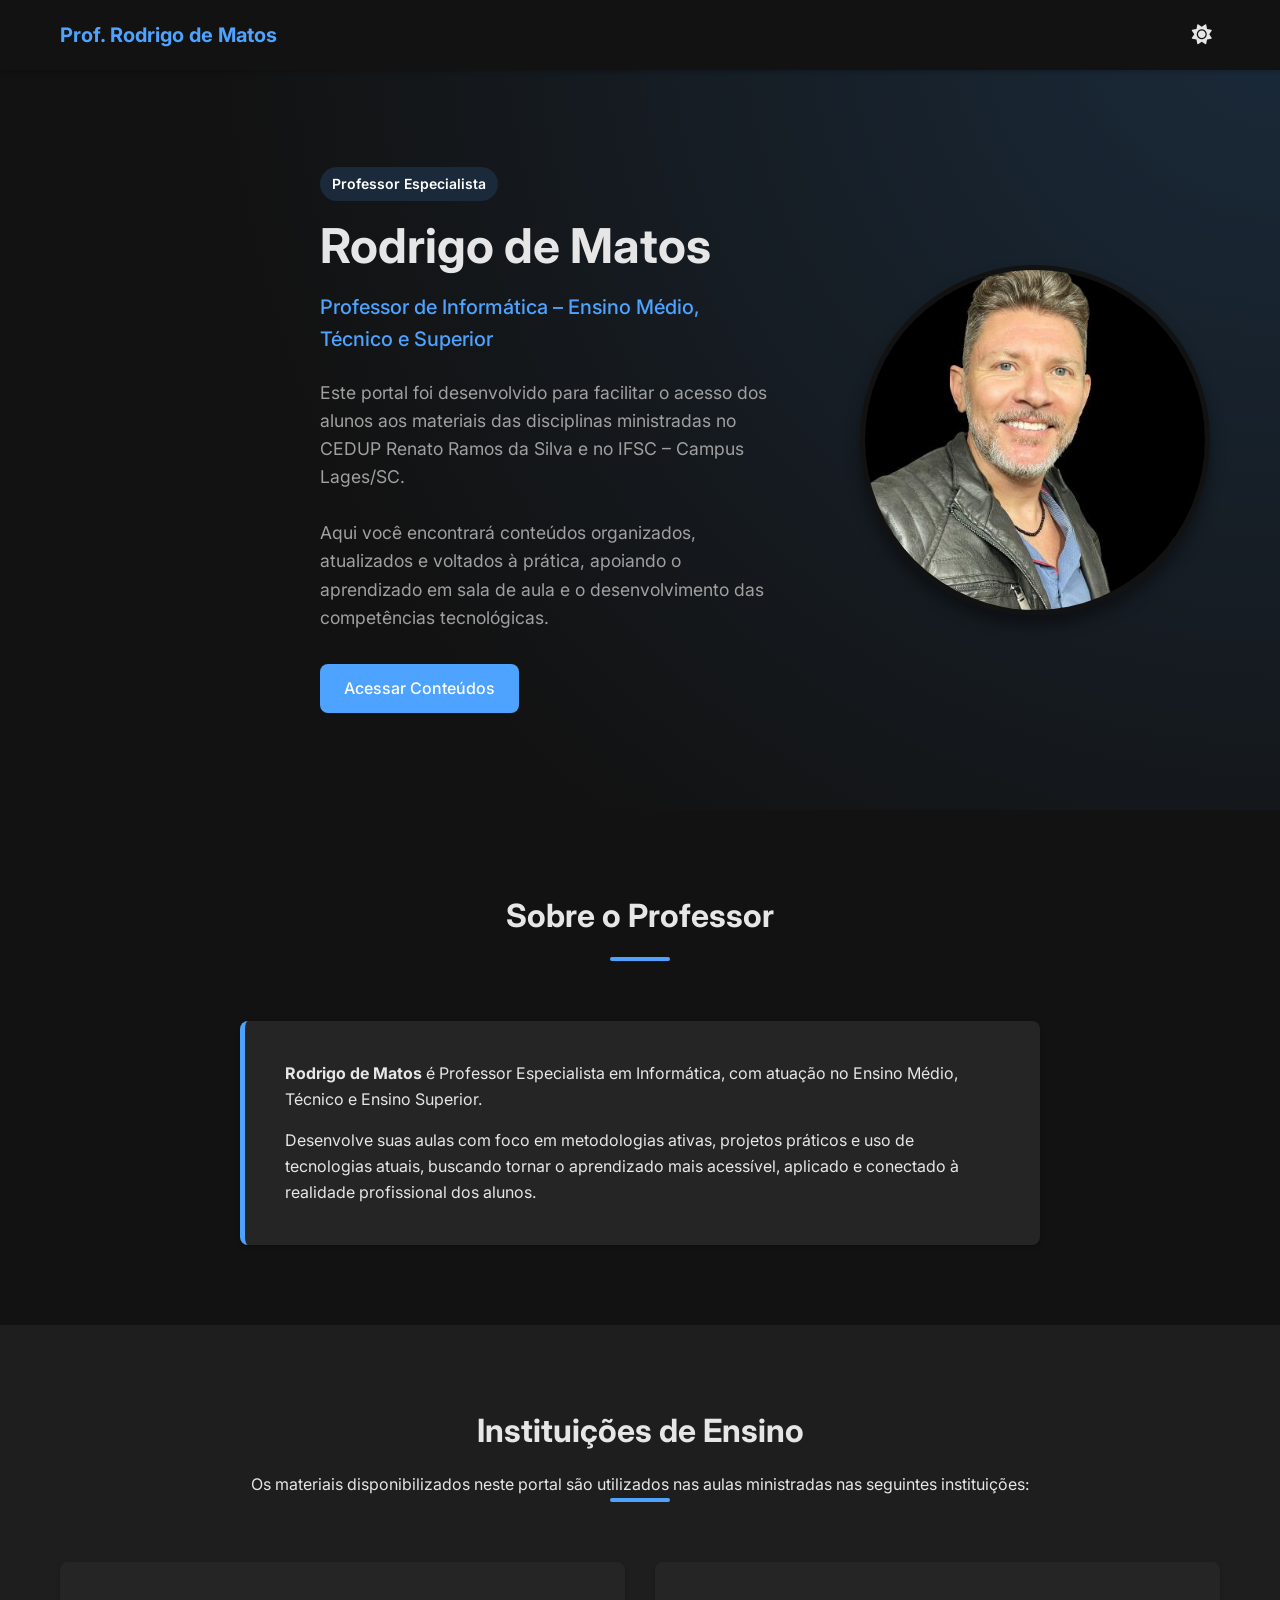
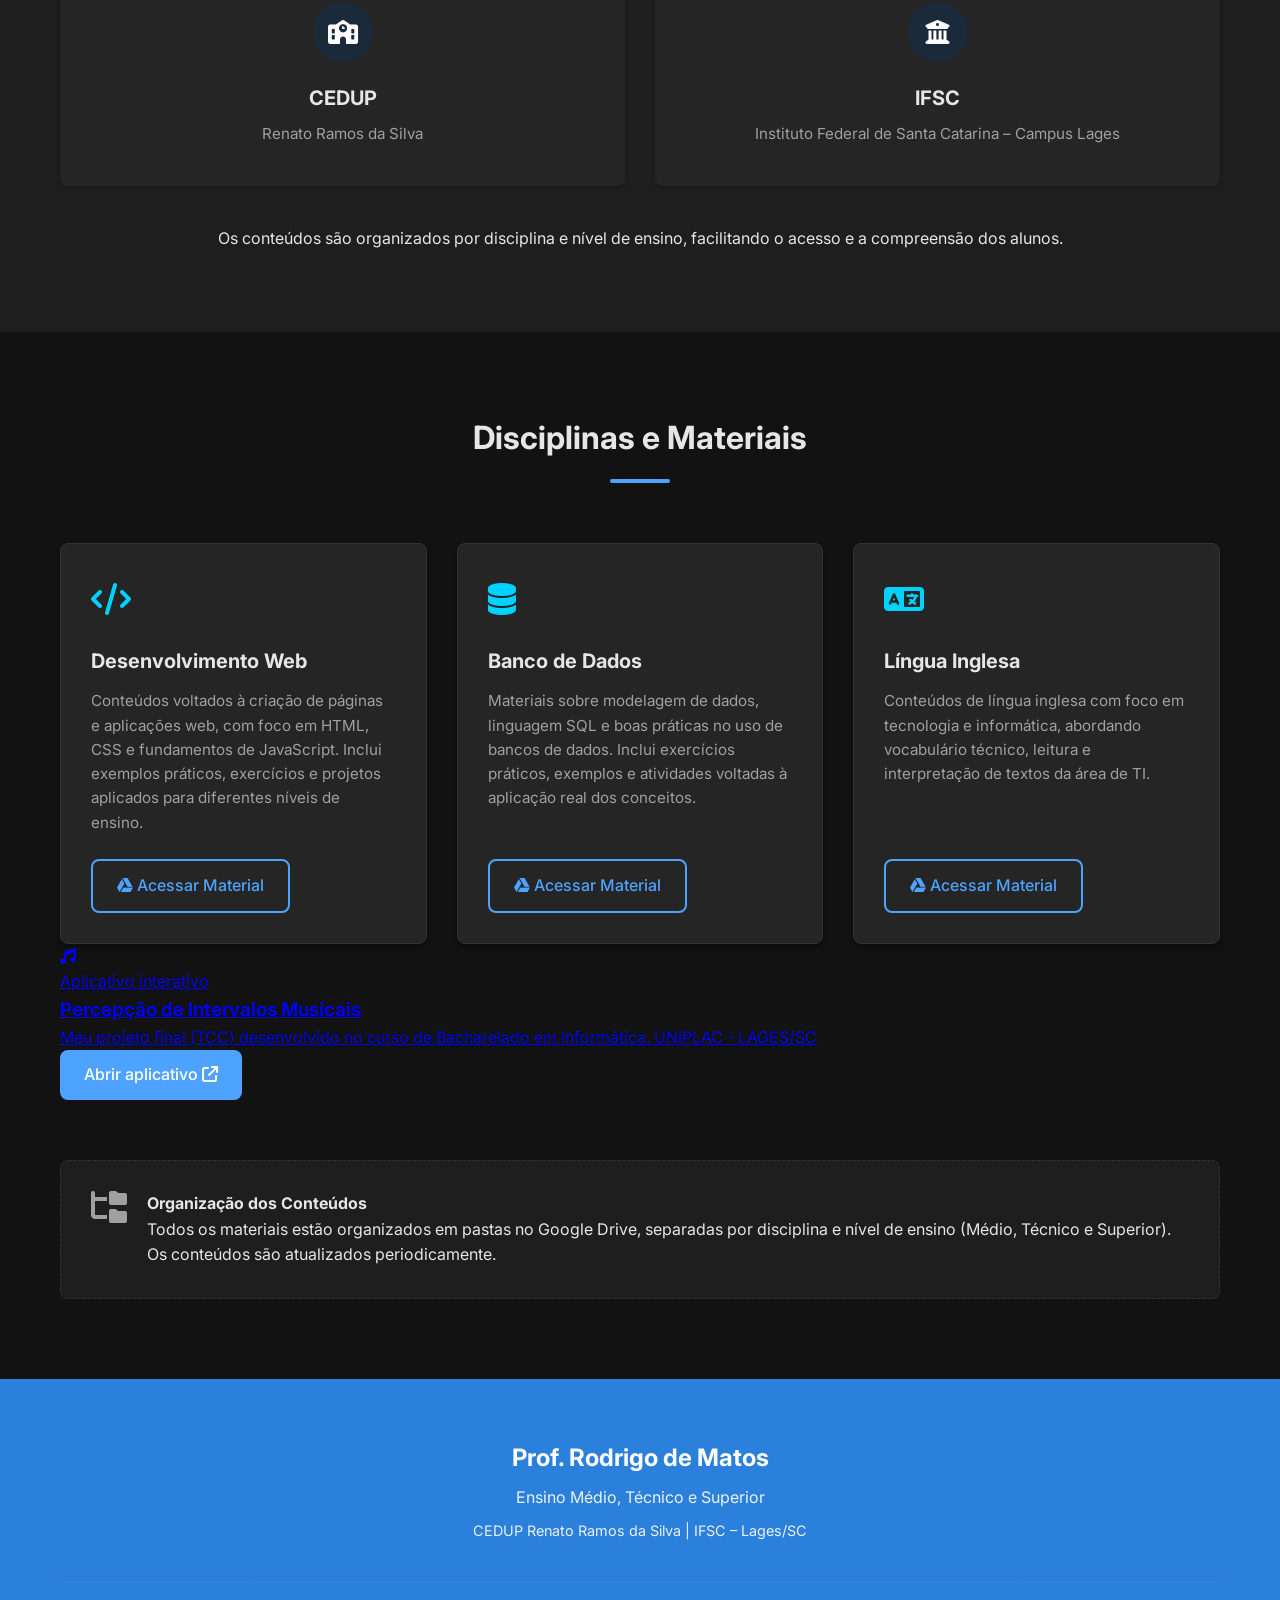
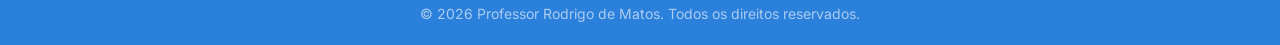
==== commit 1b9fb57a: "Update index.html" ====
--- a/index.html
+++ b/index.html
@@ -18,6 +18,7 @@
 
     <!-- CSS -->
     <link rel="stylesheet" href="style.css">
+    <link rel="stylesheet" href="hero-animation.css">
 </head>
 
 <body data-theme="dark">
@@ -35,6 +36,12 @@
     <main>
         <!-- Hero Section -->
         <section class="hero" id="inicio">
+            <!-- Fundo animado (decorativo) -->
+            <div class="hero-fx" aria-hidden="true">
+                <div class="hero-aurora"></div>
+                <canvas id="hero-canvas"></canvas>
+                <div class="hero-scrim"></div>
+            </div>
             <div class="container hero-container">
                 <div class="hero-content fade-in">
                     <span class="badge">Professor Especialista</span>
@@ -127,7 +134,7 @@
                         <p>Conteúdos voltados à criação de páginas e aplicações web, com foco em HTML, CSS e fundamentos
                             de JavaScript. Inclui exemplos práticos, exercícios e projetos aplicados para diferentes
                             níveis de ensino.</p>
-                        <a href="https://drive.google.com/drive/folders/1RmsDP-jxFK0FlkgyAFfwlvXBsXgXrNu_?usp=drive_link" class="btn btn-outline" target="_blank">
+                        <a href="#" class="btn btn-outline" target="_blank">
                             <i class="fa-brands fa-google-drive"></i> Acessar Material
                         </a>
                     </div>
@@ -137,12 +144,11 @@
                         <div class="card-icon">
                             <i class="fa-solid fa-database"></i>
                         </div>
-                        <h3>Programação de Aplicativos</h3>
-                            <p>
-                                Materiais sobre desenvolvimento de aplicativos, lógica de programação e construção de interfaces.
-                                Inclui exercícios práticos, exemplos e atividades voltadas à criação e implementação de aplicações.
-                            </p>
-                        <a href="https://drive.google.com/drive/folders/1JGc11_KVPUVrOfPBK4iXUugBQiHHVcqA?usp=sharing" class="btn btn-outline" target="_blank">
+                        <h3>Banco de Dados</h3>
+                        <p>Materiais sobre modelagem de dados, linguagem SQL e boas práticas no uso de bancos de dados.
+                            Inclui exercícios práticos, exemplos e atividades voltadas à aplicação real dos conceitos.
+                        </p>
+                        <a href="#" class="btn btn-outline" target="_blank">
                             <i class="fa-brands fa-google-drive"></i> Acessar Material
                         </a>
                     </div>
@@ -152,14 +158,31 @@
                         <div class="card-icon">
                             <i class="fa-solid fa-language"></i>
                         </div>
-                        <h3>Inglês Aplicado</h3>
+                        <h3>Língua Inglesa</h3>
                         <p>Conteúdos de língua inglesa com foco em tecnologia e informática, abordando vocabulário
                             técnico, leitura e interpretação de textos da área de TI.</p>
-                        <a href="https://drive.google.com/drive/folders/1JFZHJCyNo-EdqG1KVYn52K3FMNe1ZgoQ?usp=sharing" class="btn btn-outline" target="_blank">
+                        <a href="#" class="btn btn-outline" target="_blank">
                             <i class="fa-brands fa-google-drive"></i> Acessar Material
                         </a>
                     </div>
                 </div>
+
+                <!-- Aplicativo interativo -->
+                <a href="percepcao.html" class="app-card fade-in" target="_blank" rel="noopener">
+                    <div class="app-card-visual" aria-hidden="true">
+                        <i class="fa-solid fa-music"></i>
+                        <span class="app-card-wave"><span></span><span></span><span></span><span></span><span></span></span>
+                    </div>
+                    <div class="app-card-body">
+                        <span class="app-card-tag">Aplicativo interativo</span>
+                        <h3>Percepção de Intervalos Musicais</h3>
+                        <p>Meu projeto final (TCC) desenvolvido no curso de Bacharelado em Informática.
+                            UNIPLAC - LAGES/SC </p>
+                    </div>
+                    <span class="btn btn-primary app-card-cta">
+                        Abrir aplicativo <i class="fa-solid fa-arrow-up-right-from-square"></i>
+                    </span>
+                </a>
 
                 <div class="drive-info fade-in mt-4">
                     <div class="info-box">
@@ -190,7 +213,7 @@
     </footer>
 
     <script src="script.js"></script>
+    <script src="hero-animation.js" defer></script>
 </body>
 
-
 </html>
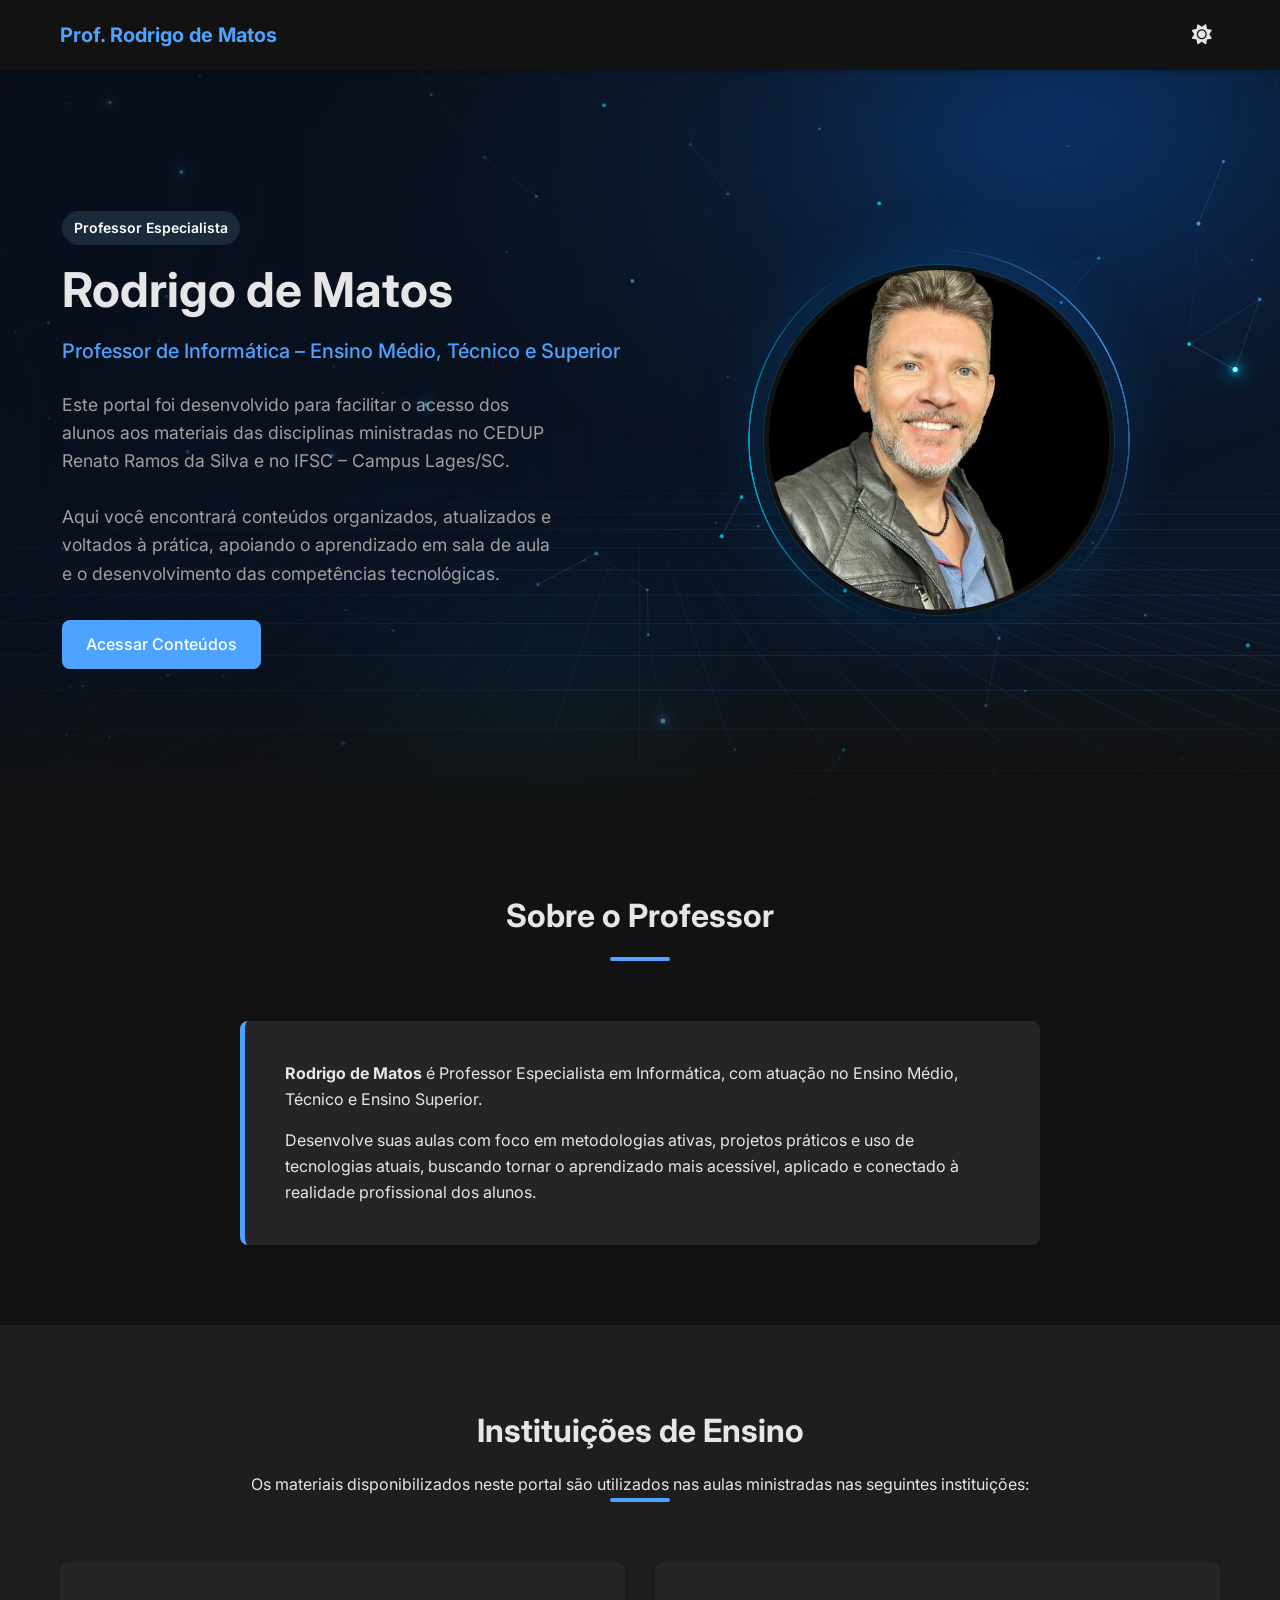
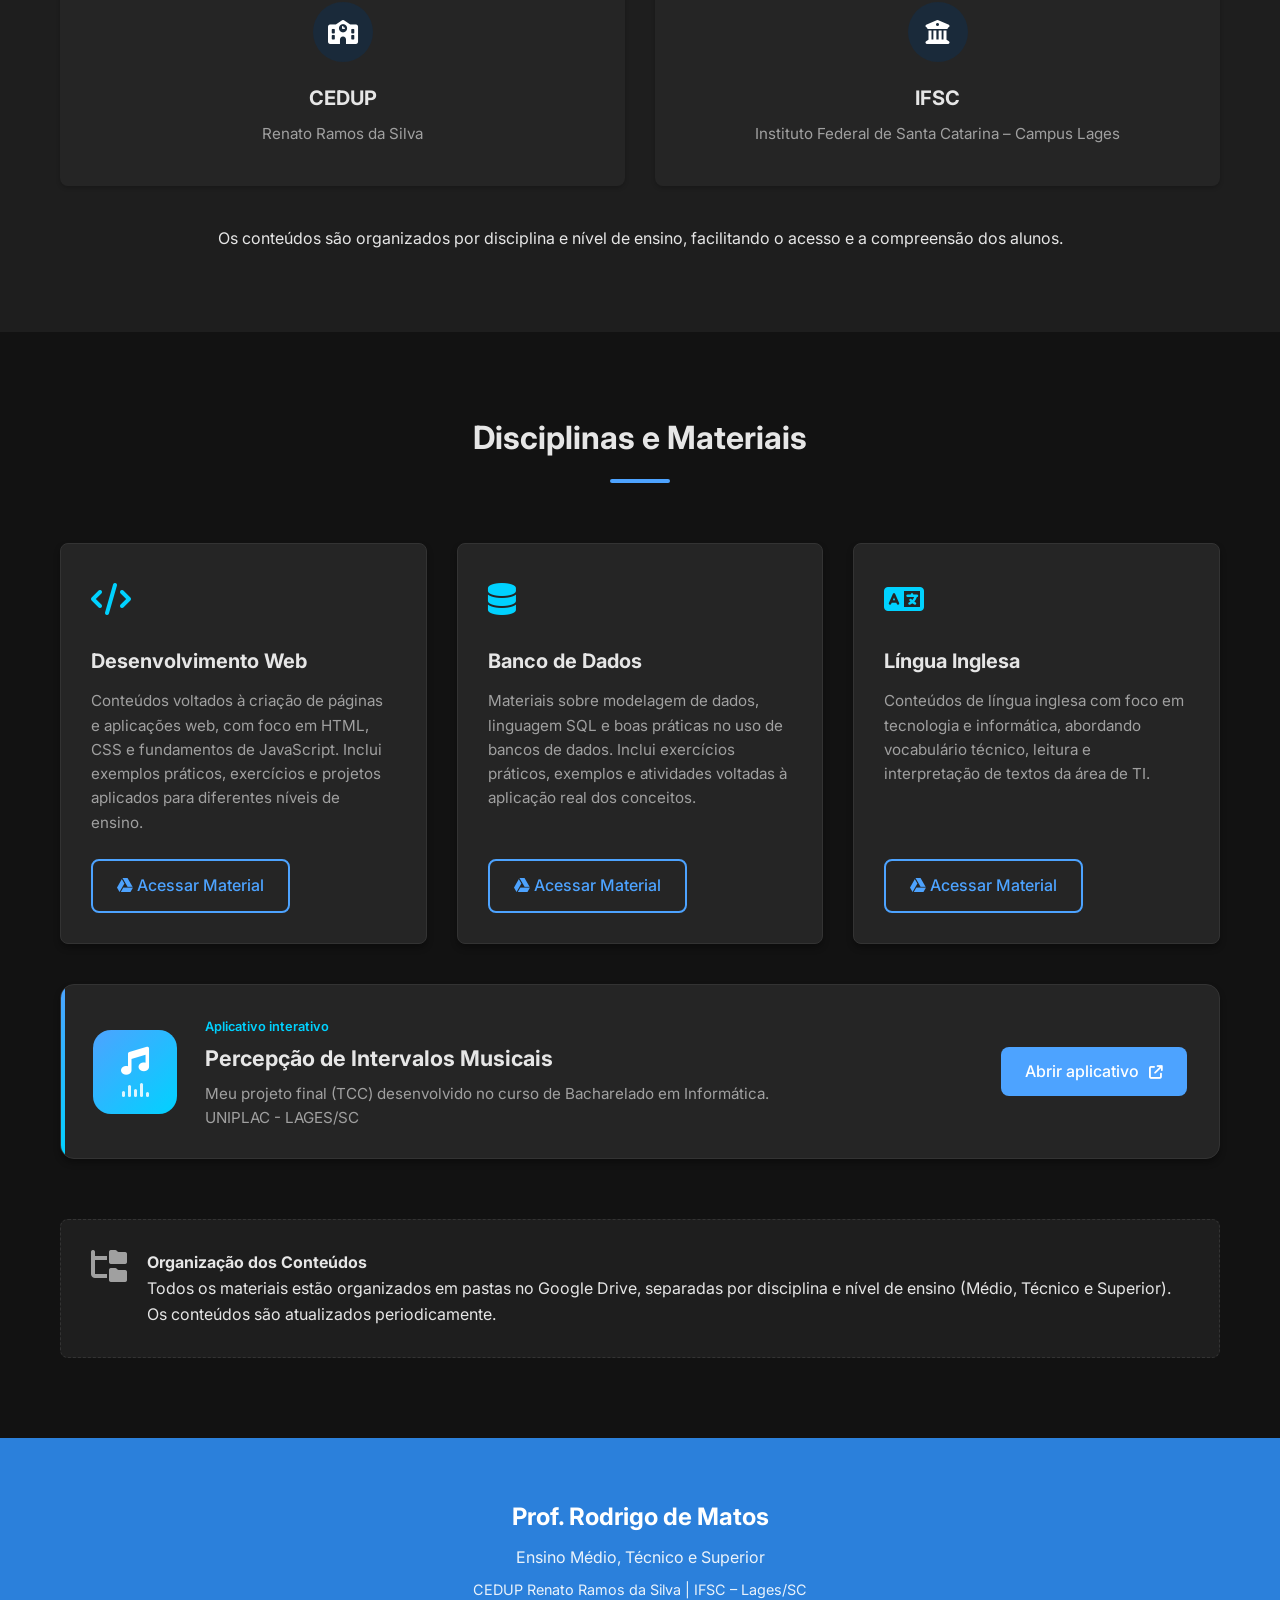
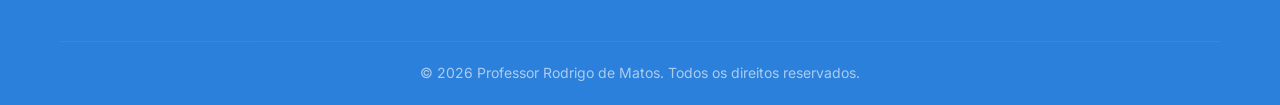
==== commit 8d27f0e0: "Update index.html" ====
--- a/index.html
+++ b/index.html
@@ -134,7 +134,7 @@
                         <p>Conteúdos voltados à criação de páginas e aplicações web, com foco em HTML, CSS e fundamentos
                             de JavaScript. Inclui exemplos práticos, exercícios e projetos aplicados para diferentes
                             níveis de ensino.</p>
-                        <a href="#" class="btn btn-outline" target="_blank">
+                        <a href="https://drive.google.com/drive/folders/1RmsDP-jxFK0FlkgyAFfwlvXBsXgXrNu_?usp=sharing" class="btn btn-outline" target="_blank">
                             <i class="fa-brands fa-google-drive"></i> Acessar Material
                         </a>
                     </div>
@@ -161,7 +161,7 @@
                         <h3>Língua Inglesa</h3>
                         <p>Conteúdos de língua inglesa com foco em tecnologia e informática, abordando vocabulário
                             técnico, leitura e interpretação de textos da área de TI.</p>
-                        <a href="#" class="btn btn-outline" target="_blank">
+                        <a href="https://drive.google.com/drive/folders/1JFZHJCyNo-EdqG1KVYn52K3FMNe1ZgoQ?usp=sharing" class="btn btn-outline" target="_blank">
                             <i class="fa-brands fa-google-drive"></i> Acessar Material
                         </a>
                     </div>
--- a/style.css
+++ b/style.css
@@ -371,6 +371,139 @@
 .info-box i {
     font-size: 2rem;
     color: var(--text-light);
+}
+
+/* App Card – Percepção de Intervalos */
+.app-card {
+    margin-top: 40px;
+    display: grid;
+    grid-template-columns: auto 1fr auto;
+    align-items: center;
+    gap: 28px;
+    padding: 28px 32px;
+    background-color: var(--card-bg);
+    border: 1px solid var(--border-color);
+    border-radius: 14px;
+    box-shadow: var(--shadow-md);
+    color: inherit;
+    text-decoration: none;
+    position: relative;
+    overflow: hidden;
+    transition: var(--transition);
+}
+
+.app-card::before {
+    content: "";
+    position: absolute;
+    inset: 0 auto 0 0;
+    width: 4px;
+    background: linear-gradient(180deg, var(--primary-color), var(--accent-color));
+}
+
+.app-card:hover {
+    border-color: var(--primary-color);
+    box-shadow: var(--shadow-lg);
+}
+
+.app-card:focus-visible {
+    outline: 3px solid var(--accent-color);
+    outline-offset: 3px;
+}
+
+.app-card-visual {
+    width: 84px;
+    height: 84px;
+    border-radius: 18px;
+    background: linear-gradient(135deg, var(--primary-color), var(--accent-color));
+    color: white;
+    display: flex;
+    flex-direction: column;
+    align-items: center;
+    justify-content: center;
+    gap: 8px;
+    font-size: 1.75rem;
+}
+
+.app-card-wave {
+    display: flex;
+    align-items: flex-end;
+    gap: 3px;
+    height: 14px;
+}
+
+.app-card-wave span {
+    width: 3px;
+    border-radius: 2px;
+    background: rgba(255, 255, 255, 0.85);
+    height: 40%;
+    transition: height 0.3s ease;
+}
+
+.app-card-wave span:nth-child(2) { height: 80%; }
+.app-card-wave span:nth-child(3) { height: 55%; }
+.app-card-wave span:nth-child(4) { height: 100%; }
+.app-card-wave span:nth-child(5) { height: 35%; }
+
+.app-card:hover .app-card-wave span { animation: app-wave 0.9s ease-in-out infinite alternate; }
+.app-card:hover .app-card-wave span:nth-child(2) { animation-delay: 0.15s; }
+.app-card:hover .app-card-wave span:nth-child(3) { animation-delay: 0.3s; }
+.app-card:hover .app-card-wave span:nth-child(4) { animation-delay: 0.45s; }
+.app-card:hover .app-card-wave span:nth-child(5) { animation-delay: 0.6s; }
+
+@keyframes app-wave {
+    from { height: 25%; }
+    to { height: 100%; }
+}
+
+.app-card-tag {
+    display: inline-block;
+    font-size: 0.8rem;
+    font-weight: 600;
+    color: var(--accent-color);
+    margin-bottom: 4px;
+}
+
+.app-card-body h3 {
+    font-size: 1.35rem;
+    margin-bottom: 6px;
+}
+
+.app-card-body p {
+    color: var(--text-light);
+    font-size: 0.95rem;
+    max-width: 62ch;
+}
+
+.app-card-cta {
+    white-space: nowrap;
+}
+
+.app-card-cta i {
+    margin-left: 6px;
+    font-size: 0.85em;
+}
+
+.app-card:hover .app-card-cta {
+    background-color: var(--primary-dark);
+    transform: translateY(-2px);
+}
+
+@media (max-width: 768px) {
+    .app-card {
+        grid-template-columns: 1fr;
+        justify-items: center;
+        text-align: center;
+        padding: 28px 22px;
+        gap: 18px;
+    }
+
+    .app-card-body p { margin: 0 auto; }
+
+    .app-card-cta { width: 100%; text-align: center; }
+}
+
+@media (prefers-reduced-motion: reduce) {
+    .app-card:hover .app-card-wave span { animation: none; }
 }
 
 /* Footer */
--- a/hero-animation.css
+++ b/hero-animation.css
@@ -0,0 +1,206 @@
+/* =========================================================================
+   HERO ANIMATION — camadas visuais do fundo da seção .hero
+   Carregado depois de style.css; só acrescenta/ajusta o que é do HERO.
+   Ordem das camadas dentro de .hero-fx (de trás para frente):
+     .hero-aurora  → luzes azul/ciano difusas, deriva muito lenta
+     #hero-canvas  → partículas, rede, grid e sinais (hero-animation.js)
+     .hero-scrim   → véu de legibilidade atrás do texto
+     ::after       → fusão da base do HERO com a seção seguinte
+   ========================================================================= */
+
+.hero {
+    --fx-deep: #f4f8fd;
+    --fx-mid: #eaf2fb;
+    --fx-glow-1: rgba(0, 120, 220, 0.16);
+    --fx-glow-2: rgba(0, 168, 204, 0.14);
+    --fx-scrim: 255, 255, 255;
+    --fx-scrim-strength: 0.82;
+    --fx-ring-1: rgba(0, 86, 179, 0.55);
+    --fx-ring-2: rgba(0, 168, 204, 0.5);
+
+    position: relative;
+    overflow: hidden;
+    isolation: isolate;          /* z-index negativo fica dentro do HERO */
+    background:
+        radial-gradient(90% 70% at 78% 18%, var(--fx-mid) 0%, transparent 60%),
+        linear-gradient(180deg, var(--fx-deep) 0%, var(--bg-color) 100%);
+}
+
+[data-theme="dark"] .hero {
+    --fx-deep: #0a1220;
+    --fx-mid: #0d2442;
+    --fx-glow-1: rgba(0, 110, 255, 0.22);
+    --fx-glow-2: rgba(0, 210, 255, 0.14);
+    --fx-scrim: 8, 14, 26;
+    --fx-scrim-strength: 0.7;
+    --fx-ring-1: rgba(77, 163, 255, 0.85);
+    --fx-ring-2: rgba(0, 210, 255, 0.85);
+
+    background:
+        radial-gradient(90% 70% at 78% 18%, var(--fx-mid) 0%, transparent 60%),
+        linear-gradient(180deg, #0b1018 0%, var(--fx-deep) 35%, #0b1626 75%, var(--bg-color) 100%);
+}
+
+.hero-fx {
+    position: absolute;
+    inset: 0;
+    z-index: -1;
+    pointer-events: none;
+}
+
+.hero-fx > * {
+    position: absolute;
+    inset: 0;
+}
+
+/* Base: funde com a seção "Sobre" sem corte seco */
+.hero-fx::after {
+    content: "";
+    position: absolute;
+    left: 0;
+    right: 0;
+    bottom: 0;
+    height: 140px;
+    background: linear-gradient(180deg, transparent, var(--bg-color));
+}
+
+/* ---------- Luzes difusas ---------- */
+.hero-aurora::before,
+.hero-aurora::after {
+    content: "";
+    position: absolute;
+    border-radius: 50%;
+    filter: blur(60px);
+    will-change: transform;
+}
+
+.hero-aurora::before {
+    width: 55vmax;
+    height: 55vmax;
+    top: -20vmax;
+    right: -12vmax;
+    background: radial-gradient(circle, var(--fx-glow-1) 0%, transparent 65%);
+    animation: hero-drift-a 26s ease-in-out infinite alternate;
+}
+
+.hero-aurora::after {
+    width: 40vmax;
+    height: 40vmax;
+    bottom: -18vmax;
+    left: 20%;
+    background: radial-gradient(circle, var(--fx-glow-2) 0%, transparent 65%);
+    animation: hero-drift-b 32s ease-in-out infinite alternate;
+}
+
+@keyframes hero-drift-a {
+    to { transform: translate3d(-6vmax, 4vmax, 0) scale(1.08); }
+}
+
+@keyframes hero-drift-b {
+    to { transform: translate3d(8vmax, -3vmax, 0) scale(0.94); }
+}
+
+/* ---------- Canvas ---------- */
+#hero-canvas {
+    width: 100%;
+    height: 100%;
+    display: block;
+    opacity: 0;
+    transition: opacity 1.8s ease;
+}
+
+.hero-fx-ready #hero-canvas {
+    opacity: 1;
+}
+
+/* ---------- Véu de legibilidade (texto à esquerda no desktop) ---------- */
+.hero-scrim {
+    background: linear-gradient(
+        90deg,
+        rgba(var(--fx-scrim), var(--fx-scrim-strength)) 0%,
+        rgba(var(--fx-scrim), calc(var(--fx-scrim-strength) * 0.55)) 38%,
+        rgba(var(--fx-scrim), 0) 62%
+    );
+}
+
+/* Conteúdo sempre acima das camadas */
+.hero .hero-container {
+    position: relative;
+    z-index: 1;
+}
+
+/* ---------- Anel de luz em volta da foto ---------- */
+.hero-image {
+    position: relative;
+}
+
+.hero-image::before {
+    content: "";
+    position: absolute;
+    top: 50%;
+    left: 50%;
+    width: 382px;
+    height: 382px;
+    margin: -191px 0 0 -191px;
+    border-radius: 50%;
+    background: conic-gradient(
+        from 0deg,
+        transparent 0deg,
+        var(--fx-ring-1) 60deg,
+        transparent 140deg,
+        transparent 200deg,
+        var(--fx-ring-2) 260deg,
+        transparent 330deg
+    );
+    -webkit-mask: radial-gradient(farthest-side, transparent calc(100% - 2px), #000 calc(100% - 1.5px));
+    mask: radial-gradient(farthest-side, transparent calc(100% - 2px), #000 calc(100% - 1.5px));
+    animation: hero-ring 18s linear infinite;
+}
+
+[data-theme="dark"] .hero .image-wrapper {
+    box-shadow:
+        0 0 0 1px rgba(0, 210, 255, 0.18),
+        0 0 70px rgba(0, 140, 255, 0.22),
+        var(--shadow-lg);
+}
+
+@keyframes hero-ring {
+    to { transform: rotate(360deg); }
+}
+
+/* ---------- Responsivo ---------- */
+@media (max-width: 768px) {
+    /* No celular o texto fica abaixo da foto e centralizado */
+    .hero-scrim {
+        background: linear-gradient(
+            180deg,
+            rgba(var(--fx-scrim), 0) 0%,
+            rgba(var(--fx-scrim), calc(var(--fx-scrim-strength) * 0.6)) 42%,
+            rgba(var(--fx-scrim), var(--fx-scrim-strength)) 100%
+        );
+    }
+
+    .hero-aurora::before,
+    .hero-aurora::after {
+        filter: blur(40px);
+    }
+
+    .hero-image::before {
+        width: 278px;
+        height: 278px;
+        margin: -139px 0 0 -139px;
+    }
+}
+
+/* ---------- Movimento reduzido ---------- */
+@media (prefers-reduced-motion: reduce) {
+    .hero-aurora::before,
+    .hero-aurora::after,
+    .hero-image::before {
+        animation: none;
+    }
+
+    #hero-canvas {
+        transition: none;
+    }
+}
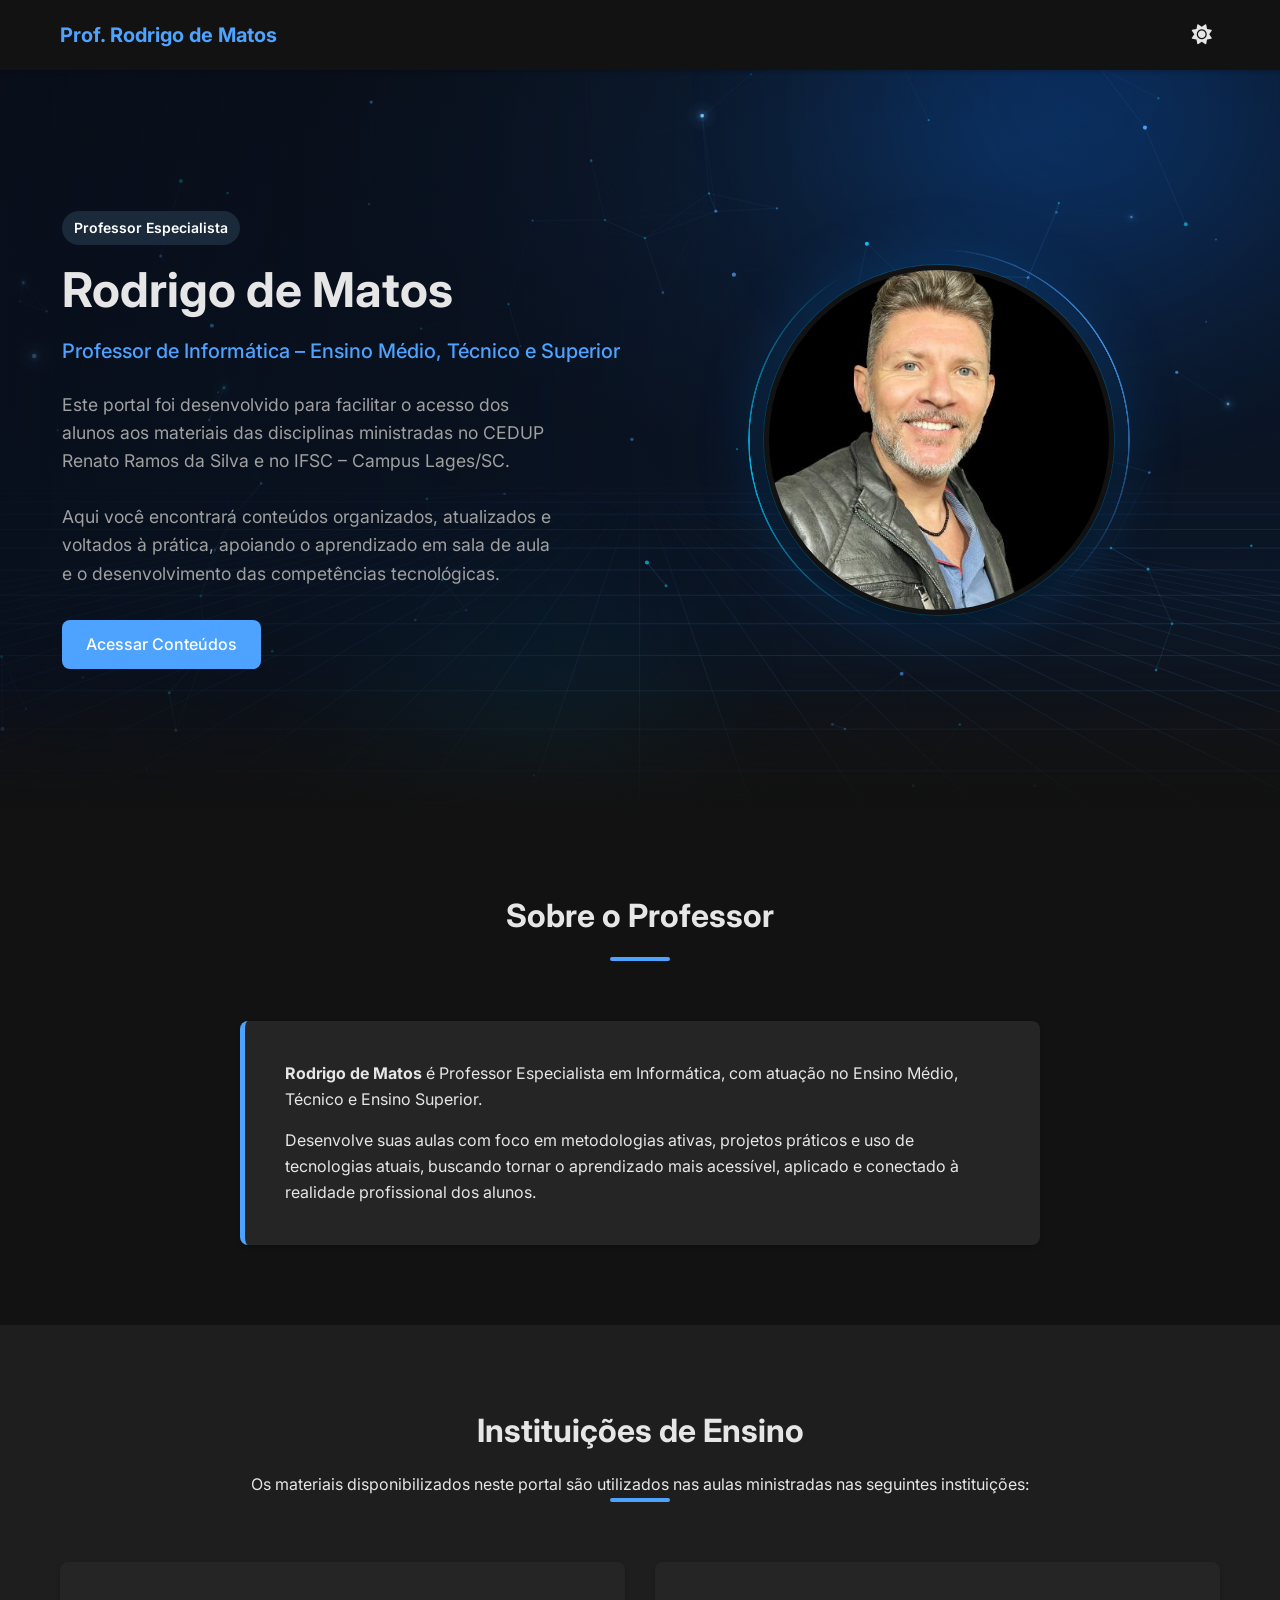
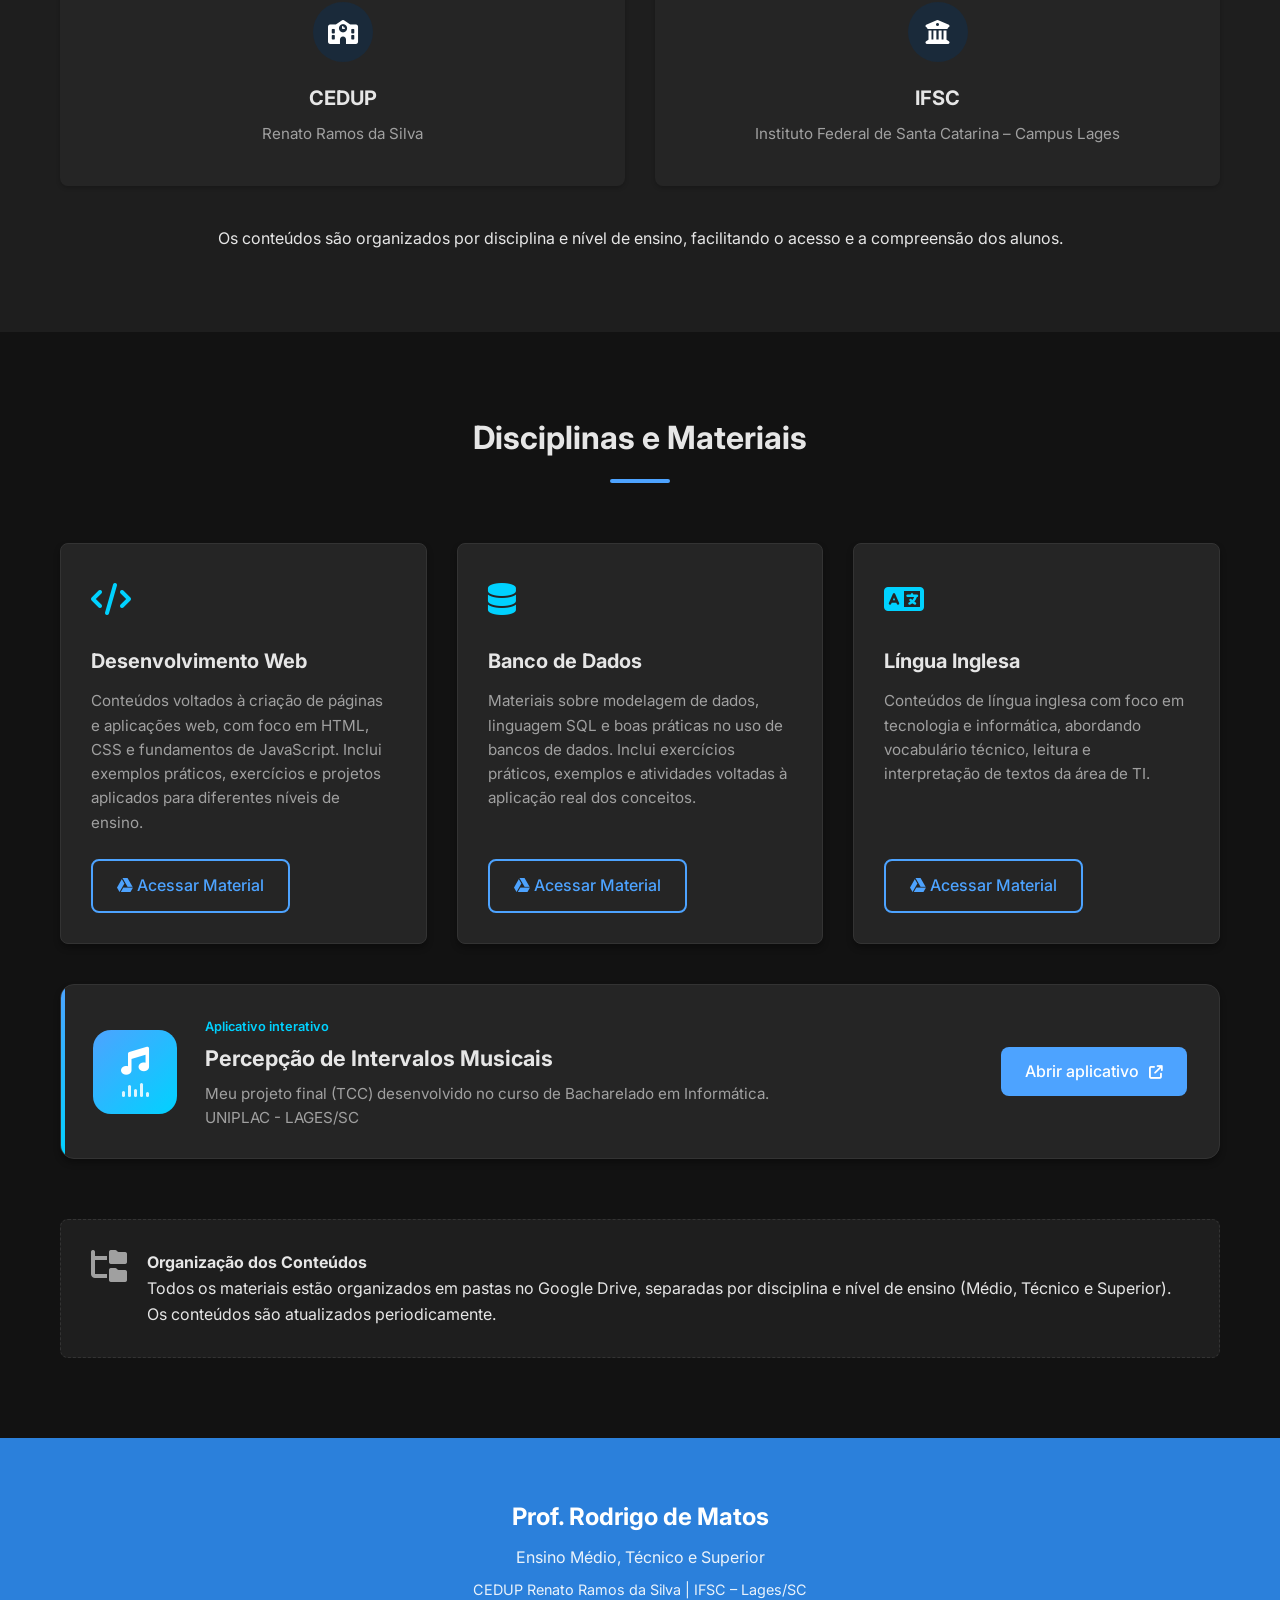
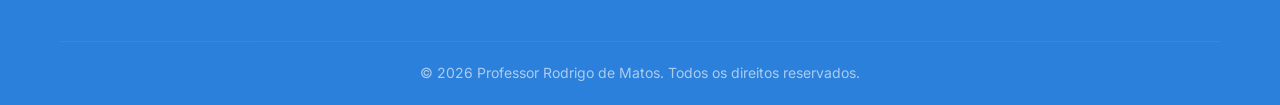
==== commit d7619eb3: "Update index.html" ====
--- a/index.html
+++ b/index.html
@@ -148,7 +148,7 @@
                         <p>Materiais sobre modelagem de dados, linguagem SQL e boas práticas no uso de bancos de dados.
                             Inclui exercícios práticos, exemplos e atividades voltadas à aplicação real dos conceitos.
                         </p>
-                        <a href="#" class="btn btn-outline" target="_blank">
+                        <a href="#" class="btn btn-outline">
                             <i class="fa-brands fa-google-drive"></i> Acessar Material
                         </a>
                     </div>
